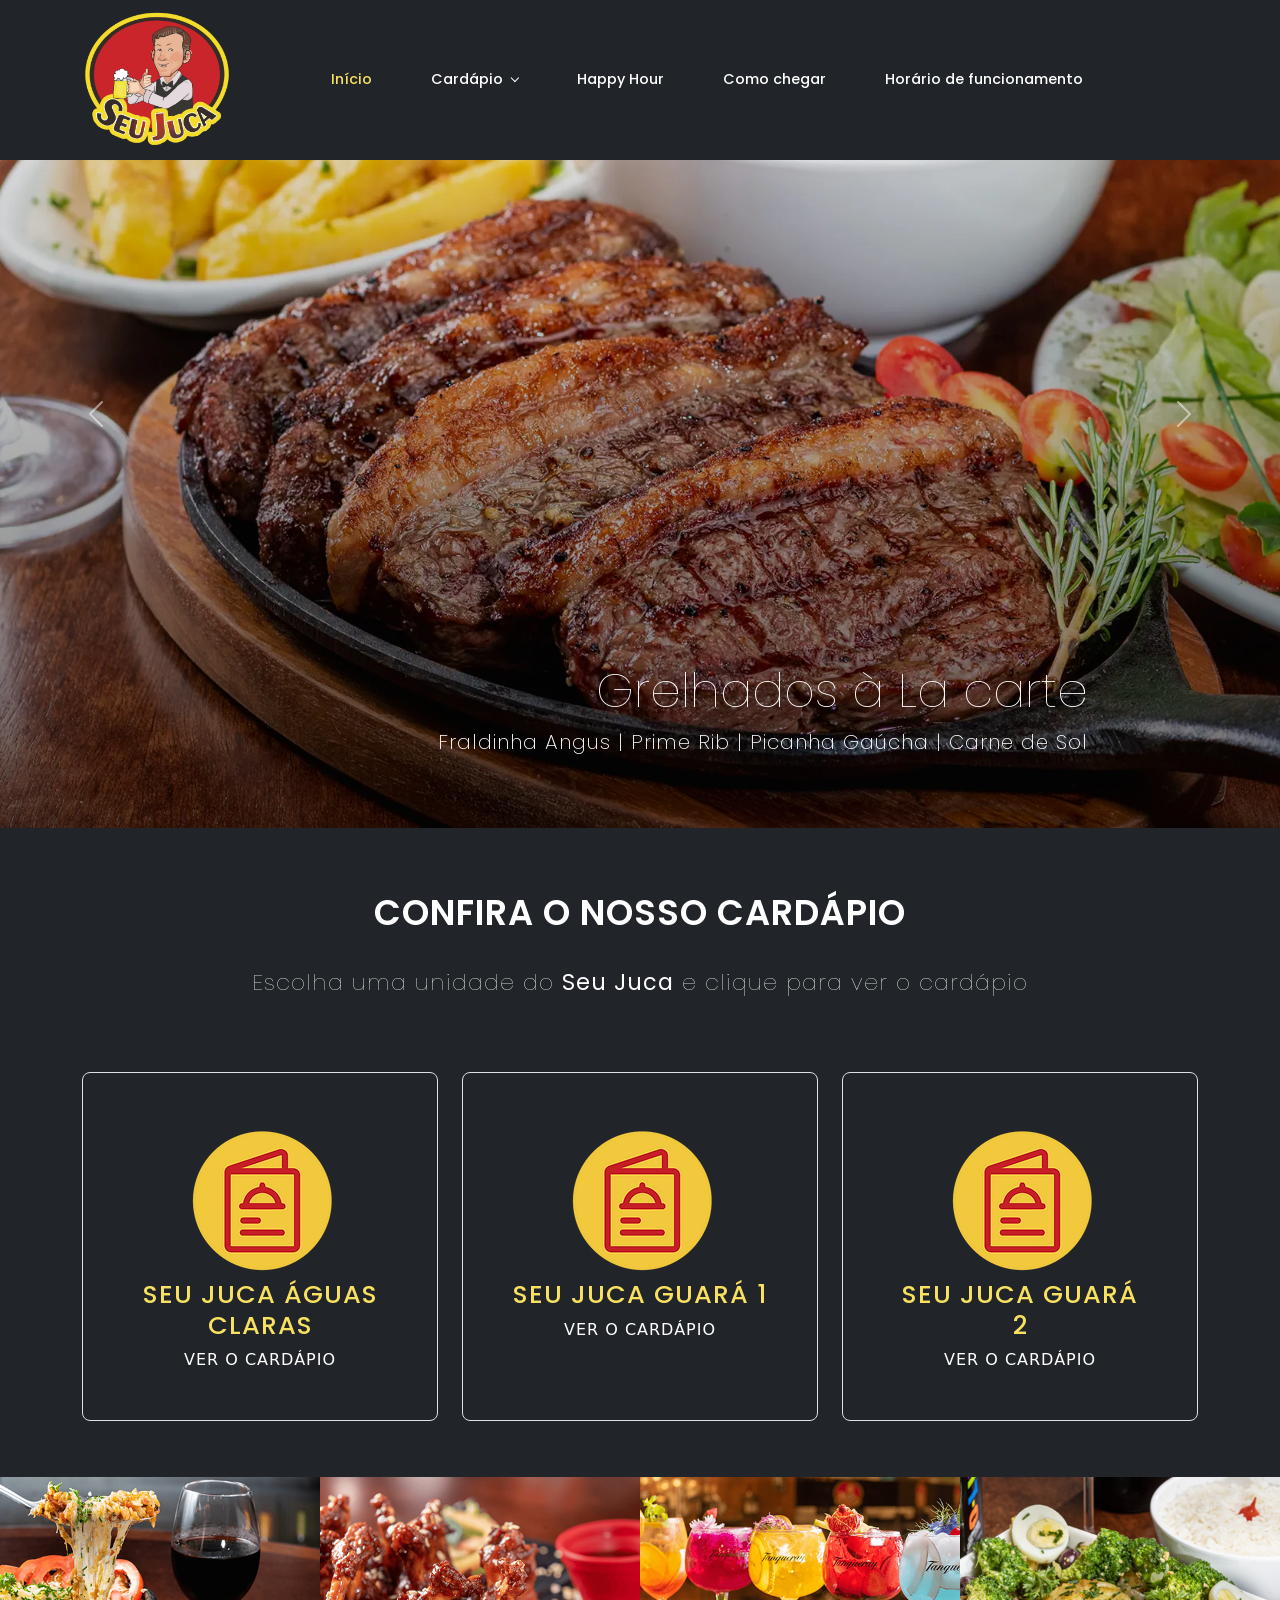
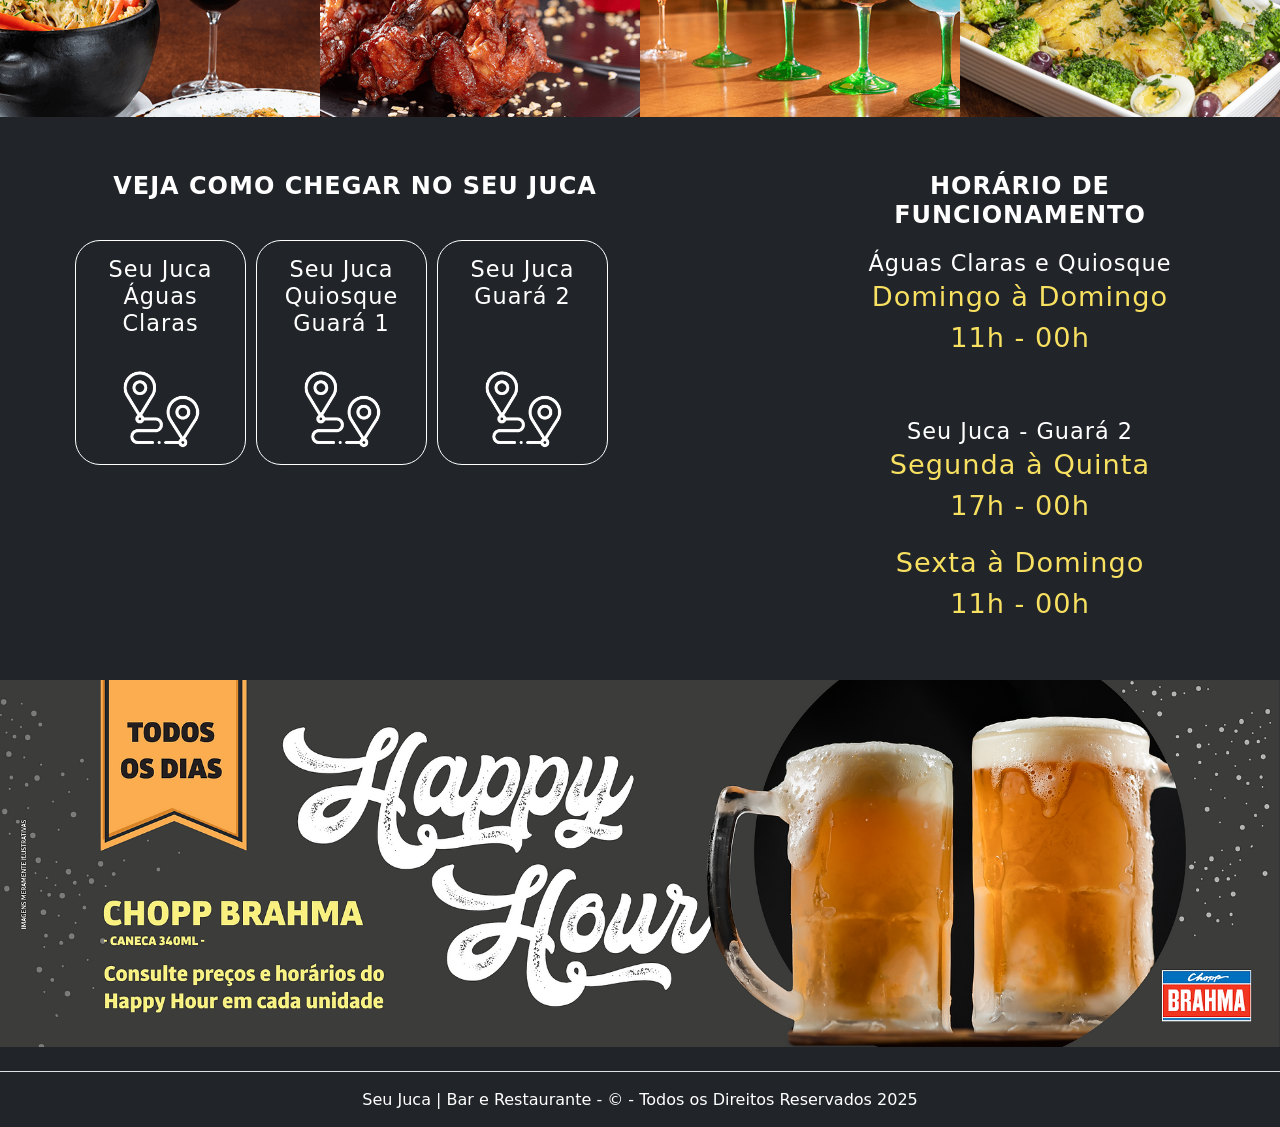
==== index.html @ 5d27506d "include: guara2 correcão: link menu" ====
<!DOCTYPE html>
<html lang="pt-br">
    <head>
        <meta charset="utf-8">
        <meta name="viewport" content="width=device-width, initial-scale=1">
        <link rel="canonical" href="https://www.seujucabsb.com.br/">
        <title>Seu Juca | Bar e Restaurante</title>
        <meta name="description" content="Descubra o prazer gastronômico no Seu Juca, com unidades em Águas Claras e Guará 1. Desfrute de buffet, pratos executivos e à la carte, com brinquedoteca, chopp e drinks exclusivos. No Guará 1, experimente o melhor quiosque da cidade com clima de bar, pratos executivos e petiscos, além do chopp mais gelado.">
        <meta name="keywords" content="Seu Juca, Restaurante Águas Claras, Buffet almoço, Pratos executivos, À la carte, Brinquedoteca familiar, Chopp gelado, Drinks especiais, Quiosque Guará, Petiscos saborosos, Melhor quiosque cidade">
        <meta name="author" content="Bruno Rodrigues">
        <meta name="generator" content="VSides CMS">

        <!-- Boostrap and custom Style-->
        <link rel="stylesheet" href="./assets/css/bootstrap-reboot.min.css">
        <link href="https://cdn.jsdelivr.net/npm/bootstrap@5.3.2/dist/css/bootstrap.min.css" rel="stylesheet" integrity="sha384-T3c6CoIi6uLrA9TneNEoa7RxnatzjcDSCmG1MXxSR1GAsXEV/Dwwykc2MPK8M2HN" crossorigin="anonymous">
        <link rel="stylesheet" href="./assets/css/styles.css">
    </head>
    <body>
        <header class="seujuca-ui seujuca-ui-header seujuca-ui-offcanvas position-fixed w100">
            <div class="main-nav">
                <nav class="navbar navbar-expand-lg nav-bg py-4 py-lg-0">
                    <div class="container">
                        <div class="logo-wrapper">
                            <a href="./index.html">
                                <img src="./assets/img/logo-seujuca.webp" alt="Logo Seu Juca - Bar e Restaurante" class="logo">
                            </a>
                        </div> <!--.logo-wrapper-->
                        <div class="collapse navbar-collapse justify-content-center" id="navbarToggler">
                            <ul class="navbar-nav">
                              <li class="nav-item">
                                <a class="nav-link active" aria-current="page" href="#home-slider">Início</a>
                              </li>
                              <li class="nav-item dropdown">
                                <a class="nav-link dropdown-toggle" href="#" data-bs-toggle="dropdown" aria-expanded="false">
                                Cardápio
                                </a>
                                <ul class="dropdown-menu rounded-3 py-2">
                                    <li><a class="dropdown-item my-1" target="_blank" rel="noopener noreferrer" href="https://www.seujucabsb.com.br/_files/ugd/74a360_52fa72b8e66f4732b2a5f6b6b44cf4ee.pdf">Águas Claras</a></li>
                                    <li><a class="dropdown-item my-1" target="_blank" rel="noopener noreferrer" href="https://www.seujucabsb.com.br/_files/ugd/74a360_667e87410bba43ada073e24044858076.pdf">Guará 1</a></li>
                                    <li><a class="dropdown-item my-1" target="_blank" rel="noopener noreferrer" href="https://www.seujucabsb.com.br/guara2">Guará 2</a></li>
                                </ul>
                              </li>
                              <li class="nav-item">
                                <a class="nav-link" href="#happy-hour">Happy Hour</a>
                              </li>
                              <li class="nav-item">
                                <a class="nav-link" href="#comochegar-horario">Como chegar</a>
                              </li>
                              <li class="nav-item">
                                <a class="nav-link" href="#comochegar-horario">Horário de funcionamento</a>
                              </li>
                            </ul> 
                          </div><!--.navbar-collapse-->
                          <ul class="nav-controls d-flex align-items-center ms-auto">
                              <li class="list-inline-item ms-xl-3 m-0">
                                  <a class="d-block d-lg-none offcanvas-toggle" data-bs-toggle="offcanvas" href="#offcanvas-mobile" role="button" aria-controls="offcanvas-mobile">
                                      <span class="icon-wrapper d-flex align-items-center justify-content-center position-relative rounded-pill overflow-hidden">
                                          <svg xmlns="http://www.w3.org/2000/svg" width="32" height="32" fill="currentColor" class="bi bi-list" viewBox="0 0 16 16">
                                              <path fill-rule="evenodd" d="M2.5 12a.5.5 0 0 1 .5-.5h10a.5.5 0 0 1 0 1H3a.5.5 0 0 1-.5-.5zm0-4a.5.5 0 0 1 .5-.5h10a.5.5 0 0 1 0 1H3a.5.5 0 0 1-.5-.5zm0-4a.5.5 0 0 1 .5-.5h10a.5.5 0 0 1 0 1H3a.5.5 0 0 1-.5-.5z"/>
                                            </svg>
                                      </span>
                                  </a><!--.para-mobile-->
                              </li>
                          </ul>
                        </div><!--.container-->
                      </nav><!--.navbar-->
                  </div><!--.main-nav-->
                  <div class="offcanvas offcanvas-mobile offcanvas-end d-block d-lg-none bg-dark p-3" tabindex="-1" id="offcanvas-mobile" aria-labelledby="offcanvasLabel">
                      <div class="offcanvas-header justify-content-between px-4 py-0 mt-4 mb-5">
                        <div class="logo-wrapper">
                          <img src="./assets/img/logo-seujuca.webp" alt="">
                        </div>
                          <button type="button" class="btn-close btn-close-white rounded-pill shadow-none p-3 pe-0" data-bs-dismiss="offcanvas" aria-label="Close"></button>
                      </div><!--.offcanvas-header-->
                      <div class="offcanvas-body p-0 pb-4">
                          <ul class="offcanvas-listing list-unstyled">
                              <li class="menuItens">
                                  <a class="nav-link btnmenu1 p-3 px-4" href="#home-slider">
                                      Início
                                  </a>
                                </li>
                              <li class="menuItens">
                                  <a class="nav-link d-flex align-items-center justify-content-between collapsed p-3 px-4" href="#cardapio" data-bs-toggle="collapse" aria-expanded="false" aria-controls="cardapio">
                                      Cardápio
                                      <span>
                                          <svg xmlns="http://www.w3.org/2000/svg" width="16" height="16" fill="currentColor" class="bi bi-chevron-down" viewBox="0 0 16 16">
                                              <path fill-rule="evenodd" d="M1.646 4.646a.5.5 0 0 1 .708 0L8 10.293l5.646-5.647a.5.5 0 0 1 .708.708l-6 6a.5.5 0 0 1-.708 0l-6-6a.5.5 0 0 1 0-.708z"/>
                                          </svg>
                                      </span>
                                  </a>
                                  <ul class="collapse list-unstyled" id="cardapio" data-bs-parent="#offcanvas">
                                      <li>
                                          <a class="nav-link ps-5 py-3" target="_blank" rel="noopener noreferrer" href="https://www.seujucabsb.com.br/_files/ugd/74a360_52fa72b8e66f4732b2a5f6b6b44cf4ee.pdf">Águas Claras</a>
                                      </li>
                                      <li>
                                          <a class="nav-link ps-5 py-3" target="_blank" rel="noopener noreferrer" href="https://www.seujucabsb.com.br/_files/ugd/74a360_667e87410bba43ada073e24044858076.pdf">Guará 1 - Quiosque</a>
                                      </li>
                                      <li>
                                        <a class="nav-link ps-5 py-3" target="_blank" rel="noopener noreferrer" href="https://www.seujucabsb.com.br/guara2">Guará 2</a>
                                    </li>
                                  </ul>
                              </li>
                              <li class="menuItens">
                                <a class="nav-link btnmenu2 p-3 px-4" href="#happy-hour">
                                    Happy Hour
                                </a>
                            </li>
                              <li class="menuItens">
                                  <a class="nav-link btnmenu3 p-3 px-4" href="#comochegar-horario">
                                      Como chegar
                                  </a>
                              </li>
                              <li class="menuItens">
                                <a class="nav-link btnmenu4 p-3 px-4" href="#comochegar-horario">
                                    Horário de funcionamento
                                </a>
                            </li>
                          </ul><!--.offcanvas-listing-->
                        </div><!--.offcanvas-mobile-->
                    </header>
                    <!--=============== End Header Section  ===============-->
                    </div>
                </nav>
            </div>
        </header>
    
        <main>

            <div id="home-slider" class="carousel slide" data-bs-ride="carousel">
                <div class="carousel-inner">
                  <div class="carousel-item active">
                    <div class="carousel-mask"></div>
                    <img src="./assets/img/slider-5.webp" alt="Picanha na Chapa do Seu Juca">
                    <div class="container">
                      <div class="carousel-caption text-end">
                        <h3>Grelhados à La carte</h3>
                        <p>Fraldinha Angus | Prime Rib | Picanha Gaúcha | Carne de Sol</p>
                      </div>
                    </div>
                  </div><!--.carousel-item-->
                  <div class="carousel-item">
                    <div class="carousel-mask"></div>
                    <img src="./assets/img/slider-6.webp" alt="Pastel de formiga do Seu Juca">
            
                    <div class="container">
                      <div class="carousel-caption text-end">
                        <h3>Petiscos e entradas</h3>
                        <p>Pastéis | Burrata | Pimenta Recheada | Isca de Tilápia</p>
                      </div>
                    </div>
                  </div><!--.carousel-item-->
                  <div class="carousel-item">
                    <div class="carousel-mask"></div>
                    <img src="./assets/img/slider-3.png" alt="Arroz com camarão do Seu Juca">
                    <div class="container">
                      <div class="carousel-caption text-end">
                        <h3>Peixes e frutos do mar</h3>
                        <p>Camarão | Salmão Paris | Bacalhau Gomes de Sá | Moqueca Capixaba</p>
                      </div>
                    </div>
                  </div>
                </div><!--.carousel-item-->
                <button class="carousel-control-prev" type="button" data-bs-target="#home-slider" data-bs-slide="prev">
                  <span class="carousel-control-prev-icon" aria-hidden="true"></span>
                  <span class="visually-hidden">Anterior</span>
                </button>
                <button class="carousel-control-next" type="button" data-bs-target="#home-slider" data-bs-slide="next">
                  <span class="carousel-control-next-icon" aria-hidden="true"></span>
                  <span class="visually-hidden">Próximo</span>
                </button>
              </div><!--.carousel-home-->
               <!--=============== End Carousel Section  ===============-->


            <div class="cardapio container py-5">
              <div class="row align-items-md-stretch">
                <div id="cardapio" class=" title-cardapio text-center mb-5">
                    <h2>Confira o nosso cardápio</h2>
                    <p>Escolha uma unidade do <b>Seu Juca</b> e clique para ver o cardápio</p>
                </div>
                <div class="col-md-4 my-2">
                  <div class="cardapio-aguas-claras text-center h-100 p-5 border rounded-3">
                    <a href="https://www.seujucabsb.com.br/_files/ugd/74a360_52fa72b8e66f4732b2a5f6b6b44cf4ee.pdf" target="_blank" rel="noopener noreferrer">
                    <img src="./assets/img/cardapio-icone.webp" width="158px" height="158px" alt="" class="cardapio-icon">
                        <h2>Seu Juca Águas Claras</h2>
                    <span>Ver o cardápio</span></a>
                  </div>
                </div>
                <div class="col-md-4 my-2">
                  <div class="cardapio-quiosque text-center h-100 p-5 border rounded-3">
                    <a href="https://www.seujucabsb.com.br/_files/ugd/74a360_667e87410bba43ada073e24044858076.pdf" target="_blank" rel="noopener noreferrer">
                    <img src="./assets/img/cardapio-icone.webp" width="158px" height="158px" alt="" class="cardapio-icon">
                        <h2>Seu Juca Guará 1</h2>
                    <span>Ver o cardápio</span></a>
                  </div>
                </div>
                <div class="col-md-4 my-2">
                  <div class="cardapio-quiosque text-center h-100 p-5 border rounded-3">
                    <a href="https://www.seujucabsb.com.br/guara2" target="_blank" rel="noopener noreferrer">
                    <img src="./assets/img/cardapio-icone.webp" width="158px" height="158px" alt="" class="cardapio-icon">
                        <h2>Seu Juca Guará 2</h2>
                    <span>Ver o cardápio</span></a>
                  </div>
                </div>
              </div>
            </div>
          </main>

          <section class="banners">
            <div class="container-fluid">
                <div class="row">
                    <div class="m-0 p-0 col-sm-6 col-md-3">
                        <img class="img-fluid" src="./assets/img/mini-banner-1.png" alt="">
                    </div>
                    <div class="m-0 p-0 col-sm-6 col-md-3">
                        <img class="img-fluid" src="./assets/img/mini-banner-2.png" alt="">
                    </div>
                    <div class="m-0 p-0 col-sm-6 col-md-3">
                        <img class="img-fluid" src="./assets/img/mini-banner-3.png" alt="">
                    </div>
                    <div class="m-0 p-0 col-sm-6 col-md-3">
                        <img class="img-fluid" src="./assets/img/mini-banner-4.png" alt="">
                    </div>
                </div>
            </div>
          </section>

          <section id="comochegar-horario" class="my-4 py-3 horarios">
            <div class="container">
                <div class="row justify-content-between">
                    <div class="col-md-6 text-center">
                        <h2>Veja como chegar no Seu Juca</h2>
                        <div class="row">
                            <a href="https://maps.app.goo.gl/xSZJzAoJ1dsTNSiY7" target="_blank" rel="noopener noreferrer">
                                <div class="mt-4 aguas-claras col-sm-12 col-md-3">
                                    <h3>Seu Juca<br>Águas Claras</h3>
                                    <img class="mt-4" src="./assets/img/icone-mapa.png" alt="">
                                </div>
                            </a>
                            <a href="https://maps.app.goo.gl/rPAjeUW3p9F2b8M4A" target="_blank" rel="noopener noreferrer">   
                            <div class="mt-4 quiosque col-md-3 "> 
                                <h3>Seu Juca Quiosque<br>Guará 1</h3>
                                <img src="./assets/img/icone-mapa.png" alt="">
                            </div>
                            </a>
                            <a href="https://maps.app.goo.gl/XiZTnrqsTbnzQQN29" target="_blank" rel="noopener noreferrer">   
                              <div class="mt-4 guara2 col-md-3 "> 
                                  <h3>Seu Juca<br>Guará 2</h3>
                                  <img src="./assets/img/icone-mapa.png" alt="">
                              </div>
                              </a>  
                        </div>
                    </div>
                    <div class="col-md-4 text-center">
                        <h2>Horário de funcionamento</h2>
                                <h4>Águas Claras e Quiosque </h4>
                                <p>Domingo à Domingo <br> <span>11h - 00h</span></p>
                                <br>
                                <h4>Seu Juca - Guará 2 </h4>
                                <p>Segunda à Quinta <br> <span>17h - 00h</span></p>
                                <p>Sexta à Domingo <br> <span>11h - 00h</span></p>
                    </div>
                </div>
            </div>
          </section>

          <section id="happy-hour" class="happy-hour">
            <div>
                <img class="d-none d-md-block img-fluid" src="./assets/img/banner-happy-hour.webp" alt="Confira o happyhour do Seu Juca">
                <img class="d-block d-md-none img-fluid" src="./assets/img/banner-happy-hour-mobile.webp" alt="Confira o happyhour do Seu Juca">
            </div>
          </section>

          

          <footer class="pt-3 mt-4 text-center border-top">
            Seu Juca | Bar e Restaurante - &copy; - Todos os Direitos Reservados 2025
          </footer>



  <script>
  const $menu = document.querySelector('.offcanvas-mobile');
  const $menu2 = document.querySelector('.offcanvas-backdrop');

  const $menuItems = document.querySelectorAll('.offcanvas-listing a'); // Todos os links do menu

  function hideOffcanvas(event) {
      // Verifica se o link é para um PDF ou link externo
      const target = event.target.closest('a');
      if (target && (target.href.includes('.pdf') || target.target === '_blank')) {
          return; // Não fecha o menu para links de PDF ou externos
      }
      
      $menu.classList.remove('show');
      $menu2.classList.remove('show');
      document.body.style.overflow = 'auto';
  }

  // Adiciona o ouvinte de eventos a todos os links do menu
  $menuItems.forEach(function (menuItem) {
      menuItem.addEventListener('click', hideOffcanvas);
  });

  // Adiciona o ouvinte de eventos ao botão de fechar
  document.querySelector('.btn-close').addEventListener('click', hideOffcanvas);


  </script> 




        <script src="https://cdn.jsdelivr.net/npm/bootstrap@5.3.2/dist/js/bootstrap.bundle.min.js" integrity="sha384-C6RzsynM9kWDrMNeT87bh95OGNyZPhcTNXj1NW7RuBCsyN/o0jlpcV8Qyq46cDfL" crossorigin="anonymous"></script>

        <script src="https://cdnjs.cloudflare.com/ajax/libs/jquery/3.7.1/jquery.min.js" integrity="sha512-v2CJ7UaYy4JwqLDIrZUI/4hqeoQieOmAZNXBeQyjo21dadnwR+8ZaIJVT8EE2iyI61OV8e6M8PP2/4hpQINQ/g==" crossorigin="anonymous" referrerpolicy="no-referrer"></script>

    </body>
</html>
---- assets/css/styles.css ----
@import url("https://fonts.googleapis.com/css2?family=Poppins:wght@100;200;300;400;500;600;700;800;900&display=swap");


body, html {
    margin: 0;
    padding: 0;
    background-color: var(--bs-dark);
    overflow: auto !important;
}


    
  /* Header offcanvas
  -------------------------------------------------- */
.seujuca-ui {
  --su-primary-color: #f8e061;
  --su-nav-link-color:var(--bs-white);
  --su-header-bg: #333333;
  font-family: "Poppins", sans-serif;
}
.seujuca-ui .seujuca-ui-btn {
  transform: translateY(0px);
  transition: all 0.3s;
  background-color: var(--su-primary-color);
  color: var(--bs-white);
}
.seujuca-ui .seujuca-ui-btn:hover {
  transform: translateY(5px);
}

.seujuca-ui-header {
  z-index: 12;
  width: 100%;
  background-color: var(--bs-dark);
  
}
.seujuca-ui-header ul, .seujuca-ui-header ol, .seujuca-ui-header p, .seujuca-ui-header h1, .seujuca-ui-header h2, .seujuca-ui-header h3, .seujuca-ui-header h4, .seujuca-ui-header h5, .seujuca-ui-header h6, .seujuca-ui-header figure {
  margin: 0;
  padding: 0;
}
.seujuca-ui-header ul.navbar-nav li.nav-item {
  margin: 0 1.25rem;
}
@media (min-width: 1200px) {
  .seujuca-ui-header ul.navbar-nav li.nav-item {
    margin: 0 1.85rem;
  }
}
.seujuca-ui .logo-wrapper img {
    width: 150px;
    height: auto;
    padding: 10px 0;
}
.seujuca-ui-header ul.navbar-nav li.nav-item a.nav-link {
  color: var(--su-nav-link-color);
  padding: 2rem 0;
  font-size: 0.9rem;
  font-weight: 500;
  position: relative;
  transition: all 0.3s;
}
.seujuca-ui-header ul.navbar-nav li.nav-item a.nav-link.active {
  color: var(--su-primary-color);
}
.seujuca-ui-header ul.navbar-nav li.nav-item a.nav-link.active:after {
  border-color: currentColor;
}
.seujuca-ui-header ul.navbar-nav li.nav-item a.nav-link:hover {
  color: var(--su-primary-color);
}
.seujuca-ui-header ul.navbar-nav li.nav-item a.nav-link:hover:after {
  border-color: currentColor;
}
.seujuca-ui-header ul.navbar-nav li.nav-item:last-of-type a.nav-link {
  margin-right: 0;
  padding-right: 0;
}
.seujuca-ui-header ul.navbar-nav li.nav-item:first-of-type a.nav-link {
  margin-left: 0;
  padding-left: 0;
}
.seujuca-ui-header ul.navbar-nav .dropdown-menu {
  border-radius: 0;
  box-shadow: 0 0px 10px rgba(37, 37, 37, 0.12);
  margin: 0;
  background: var(--bs-dark);
  transition: all 0.3s;
  top: 115% !important;
  z-index: 9;
}
.seujuca-ui-header ul.navbar-nav .dropdown-menu a.dropdown-item {
  padding: 0.35rem 1rem;
  transition: all 0.3s;
  font-size: 0.9rem;
  color: var(--su-nav-link-color);
  font-weight: 500;
}
.seujuca-ui-header ul.navbar-nav .dropdown-menu a.dropdown-item:after {
  border-color: var(--su-nav-link-color);
}
.seujuca-ui-header ul.navbar-nav .dropdown-menu a.dropdown-item:hover {
  padding-left: 1.5rem;
  color: var(--bs-dark);
  background-color: var(--su-primary-color);
}
.seujuca-ui-header ul.navbar-nav .dropdown-menu a.dropdown-item:hover:after {
  border-color: var(--su-primary-color);
}
.seujuca-ui-header ul.navbar-nav .dropdown-menu a.dropdown-item.active {
  color: var(--su-primary-color);
}
.seujuca-ui-header ul.navbar-nav .dropdown-toggle:after {
  border-color: currentColor;
  box-sizing: border-box;
  height: 0.4em;
  width: 0.4em;
  border-style: solid;
  border-width: 0px 1px 1px 0px;
  transform: rotate(45deg);
  transition: all 0.3s;
  margin-left: 0.355em;
}
.seujuca-ui-header ul.nav-controls li {
  color: var(--su-nav-link-color);
  transition: all 0.3s;
}
.seujuca-ui-header ul.nav-controls li:hover {
  color: var(--su-primary-color);
}
.seujuca-ui-header .offcanvas-toggle .icon-wrapper {
  z-index: 0;
  color: var(--bs-white);
  transition: all 0.3s;
}
.seujuca-ui-header .offcanvas-toggle:hover .icon-wrapper {
  color: var(--su-primary-color);
}
.seujuca-ui-header .offcanvas-toggle:hover .icon-wrapper:before {
  opacity: 1;
}
@media screen and (min-width: 992px) {
  .seujuca-ui-header .dropdown .dropdown-menu {
    opacity: 0;
    visibility: hidden;
    display: block;
    min-width: 12em;
  }
  .seujuca-ui-header .dropdown:hover .dropdown-menu {
    opacity: 1;
    visibility: visible;
    top: 100% !important;
  }
}

.seujuca-ui-offcanvas {
  --su-width: 100%;
  --bs-border-color: #3b3838;
}
.seujuca-ui-offcanvas .btn-close {
  transition: all ease 0.4s;
}
.seujuca-ui-offcanvas .btn-close:hover {
  transform: rotate(90deg);
}
.seujuca-ui-offcanvas .offcanvas {
  transition: all 1200ms cubic-bezier(0.645, 0.045, 0.095, 1.08);
  overflow-y: auto;
}
.seujuca-ui-offcanvas .offcanvas.offcanvas-desktop {
  width: var(--su-width);
}
@media (min-width: 768px) {
  .seujuca-ui-offcanvas .offcanvas.offcanvas-desktop {
    --su-width: 445px;
  }
}
.seujuca-ui-offcanvas .offcanvas.offcanvas-desktop .offcanvas-header .btn-close {
  transform: rotate(0);
  transition: all 300ms linear 0ms;
}
.seujuca-ui-offcanvas .offcanvas.offcanvas-desktop .offcanvas-header .btn-close:hover {
  transform: rotate(90deg);
}
.seujuca-ui-offcanvas .offcanvas.offcanvas-desktop .offcanvas-body .btn {
  color: var(--bs-white);
  padding: 0.8rem 1.8rem;
  background-color: var(--su-primary-color);
}
.seujuca-ui-offcanvas .offcanvas.offcanvas-desktop .offcanvas-body .btn:hover {
  color: var(--su-primary-color);
  background-color: var(--bs-white);
}
.seujuca-ui-offcanvas .offcanvas.offcanvas-desktop .offcanvas-body ul.contact-list li a {
  color: var(--bs-white);
  transition: all 300ms linear 0ms;
}
.seujuca-ui-offcanvas .offcanvas.offcanvas-desktop .offcanvas-body ul.contact-list li a .contact-icon {
  color: var(--su-primary-color);
}
.seujuca-ui-offcanvas .offcanvas.offcanvas-desktop .offcanvas-body ul.contact-list li a:hover {
  color: var(--su-primary-color);
}
.seujuca-ui-offcanvas .offcanvas.offcanvas-mobile {
  color: var(--bs-white);
  border: none;
}
.seujuca-ui-offcanvas .offcanvas.offcanvas-mobile ul.offcanvas-listing li a {
  color: var(--bs-white);
  transition: color 0.3s ease;
}
.seujuca-ui-offcanvas .offcanvas.offcanvas-mobile ul.offcanvas-listing li a:hover {
  color: var(--su-primary-color);
}
.seujuca-ui-offcanvas .offcanvas.offcanvas-mobile ul.offcanvas-listing li a span {
  transform: rotate(180deg);
  transition: transform 0.3s ease;
}
.seujuca-ui-offcanvas .offcanvas.offcanvas-mobile ul.offcanvas-listing li a.collapsed span {
  transform: rotate(0deg);
}
.seujuca-ui-offcanvas .offcanvas.offcanvas-mobile ul.offcanvas-listing .collapse li:last-child {
  --bs-border-color: transparent;
}
.seujuca-ui-offcanvas ul.social-listing li a {
  color: var(--bs-white);
  transition: 300ms ease-in;
}
.seujuca-ui-offcanvas ul.social-listing li a:hover {
  color: var(--su-primary-color);
}
.offcanvas-backdrop {
  display: none! important;
  width: 0px !important;
  height: 0px !important;
  z-index: -10;
}



.seujuca-ui-hero {
  padding-top: 6rem;
  padding-bottom: 3rem;
  z-index: 0;
}
.seujuca-ui-hero .hero-content p {
  line-height: 1.7;
}
.seujuca-ui-hero .hero-content .hero-heading {
  color: #fff;
}
.seujuca-ui-hero .hero-content .hero-feature h4 {
  color: #fff;
}
.seujuca-ui-hero .hero-content .primary-btn {
  background-color: var(--su-primary-color);
  color: #fff;
}
.seujuca-ui-hero .hero-content .cat-list li {
  color: #fff;
}
.seujuca-ui-hero .hero-content .cat-list li a {
  color: currentColor;
  opacity: 0.6;
  transition: all 0.3s;
  font-weight: 300;
}
.seujuca-ui-hero .hero-content .cat-list li a:hover {
  opacity: 1;
}
.seujuca-ui-hero .hero-content .cat-list li:after {
  content: "/";
  margin-left: 0.5rem;
  color: currentColor;
  opacity: 0.6;
  font-size: 14px;
}
.seujuca-ui-hero .hero-content .cat-list li:last-of-type::after {
  display: none;
}
.seujuca-ui-hero .hero-content .btn {
  transform: translateY(0px);
  transition: all 0.3s;
  color: #fff;
  letter-spacing: 0.2em;
  position: relative;
}
.seujuca-ui-hero .hero-content .btn:before {
  content: "";
  width: 32px;
  height: 32px;
  background-color: #fff;
  position: absolute;
  top: 1px;
  left: 0;
  border-radius: 5rem;
  opacity: 0.3;
  transition: all 0.5s;
}
.seujuca-ui-hero .hero-content .btn:hover:before {
  left: calc(100% - 2rem);
}
.seujuca-ui-hero .circle-one {
  top: 2rem;
  left: 1rem;
  width: 80px;
  height: 80px;
  border-radius: 100%;
  background-color: #fff;
  opacity: 0.4;
  z-index: -1;
  pointer-events: none;
  animation: scale-animation 6s ease-in-out infinite;
}
.seujuca-ui-hero .circle-two {
  bottom: 10px;
  right: -2%;
  width: 200px;
  height: 200px;
  border-radius: 100%;
  background-color: var(--su-primary-color);
  opacity: 0.7;
  z-index: -1;
  pointer-events: none;
  animation: move-animation 30s ease-in-out infinite;
}
@keyframes move-animation {
  0% {
    transform: translateY(0px);
  }
  25% {
    transform: translateY(-200px);
  }
  75% {
    transform: translateX(-200px);
  }
  100% {
    transform: translateX(0px);
  }
}
@keyframes scale-animation {
  0% {
    transform: translateX(0);
  }
  50% {
    transform: translateX(3rem);
  }
  100% {
    transform: translateX(0);
  }
}
  
  /* Carousel - Home Slider
  -------------------------------------------------- */
  
  .carousel {
    margin-bottom: 1rem;
  }
  .carousel-caption {
    bottom: 2rem;
    z-index: 10;
    font-family: "Poppins", sans-serif;
  }

  .carousel-caption h3 {

    font-weight: 100;
    font-size: 3rem;
  }

  .carousel-caption p {
    font-weight: 200;
    letter-spacing: 1px;
  }


  .carousel-item {
    height: 92vh;
  }
  .carousel-item > img {
    position: absolute;
    top: 0;
    left: 0;
    min-width: 100%;
    height: 92vh;
  }
    .carousel-mask {
        background: linear-gradient(0deg, rgba(2,0,36,1) 0%, rgba(0,0,0,0) 100%);
        mix-blend-mode: luminosity;
        width: 100%;
        height: 92vh;
        position: absolute;
        z-index: 1;
        opacity: 0.6;
    }


    
  /* Carousel - Cardápio
  -------------------------------------------------- */
    .title-cardapio h2 {
        color: var(--bs-white);
        font-family: "Poppins", sans-serif;
        font-size: 2.2rem;
        font-weight: 600;
        letter-spacing: 1px;
        text-transform: uppercase;
    }
    
    .title-cardapio p {
        color: var(--bs-white);
        font-family: "Poppins", sans-serif;
        font-size: 1.4rem;
        font-weight: 100;
        letter-spacing: 1px;
        margin-top: 2rem;
    }

    .cardapio-aguas-claras:hover {
        background-color: #333;
        border: solid 1px #f8e061 !important;
    }

    .cardapio-quiosque:hover {
        background-color: #333;
        border: solid 1px #cb242b !important;
    }

    .cardapio-aguas-claras h2, .cardapio-quiosque h2{
        color: #f8e061;
        font-family: "Poppins", sans-serif;
        font-size: 1.6rem;
    }

    .cardapio-aguas-claras a, .cardapio-quiosque a {
        text-decoration: none;
        color: var(--bs-white);
        font-weight: 100;
        letter-spacing: 1px;
        text-transform: uppercase;

    }




  /* Carousel - Como Chegar / Horários
  -------------------------------------------------- */
  .horarios {
    color: var(--bs-white);
    }

    .horarios h2 {
        font-size: 1.5rem;
        font-weight: 600;
        letter-spacing: 1px;
        text-transform: uppercase;
        margin: 15px 0;
    }
    .horarios img {width: 80px; height: auto;}
    .horarios h3 {
        font-size: 1.4rem;
        font-weight: 300;
        letter-spacing: 1px;
        color: var(--bs-white);
    }

    .aguas-claras, .quiosque, .guara2 {
        border: solid 1px white;
        border-radius: 25px;
        padding: 15px;
        margin: 0 5px;
        width: 30%;
        display: flex;
        flex-direction: column;
        justify-content: space-between;
        align-items: center;
    }

    .aguas-claras:hover {
        border: solid 1px #f8e061;
        background-color: #333333;
    }

    .quiosque:hover {
        border: solid 1px #cb242b;
        background-color: #333333;
    }

    .guara2:hover {
      border: solid 1px #087506;
      background-color: #333333;
  }

    .aguas-claras h3:hover  {
        color: #f8e061;
    }
    .quiosque h3:hover {
        color: #cb242b;
    }
    .guara2 h3:hover {
      color: #087506;
  }
    
    .horarios h4 {
        font-size: 1.4rem;
        font-weight: 300;
        letter-spacing: 1px;
        color: var(--bs-white);
        margin: 20px 0 0 0;
    }

    .horarios p {
        font-size:1.7rem;
        font-weight: 500;
        letter-spacing: 1px;
        color: #f8e061;
    }

    .horarios a {
        text-decoration: none;
        padding: 0px;
        display: contents;
    }

    footer {
        color: white;
        padding-bottom: 15px;
    }



  /*  Responsive Carousel - Home Slider
  -------------------------------------------------- */
  
  @media (min-width: 40em) {
    /* Bump up size of carousel content */
    .carousel-caption p {
      margin-bottom: 1.25rem;
      font-size: 1.25rem;
      line-height: 1.4;
    }
  
    .featurette-heading {
      font-size: 50px;
    }
  }
  
  @media (min-width: 62em) {
    .featurette-heading {
      margin-top: 7rem;
    }
  }

  @media screen and (max-width:767px) {

    .aguas-claras, .quiosque {
        margin: 0 auto 50px;
    }

  }
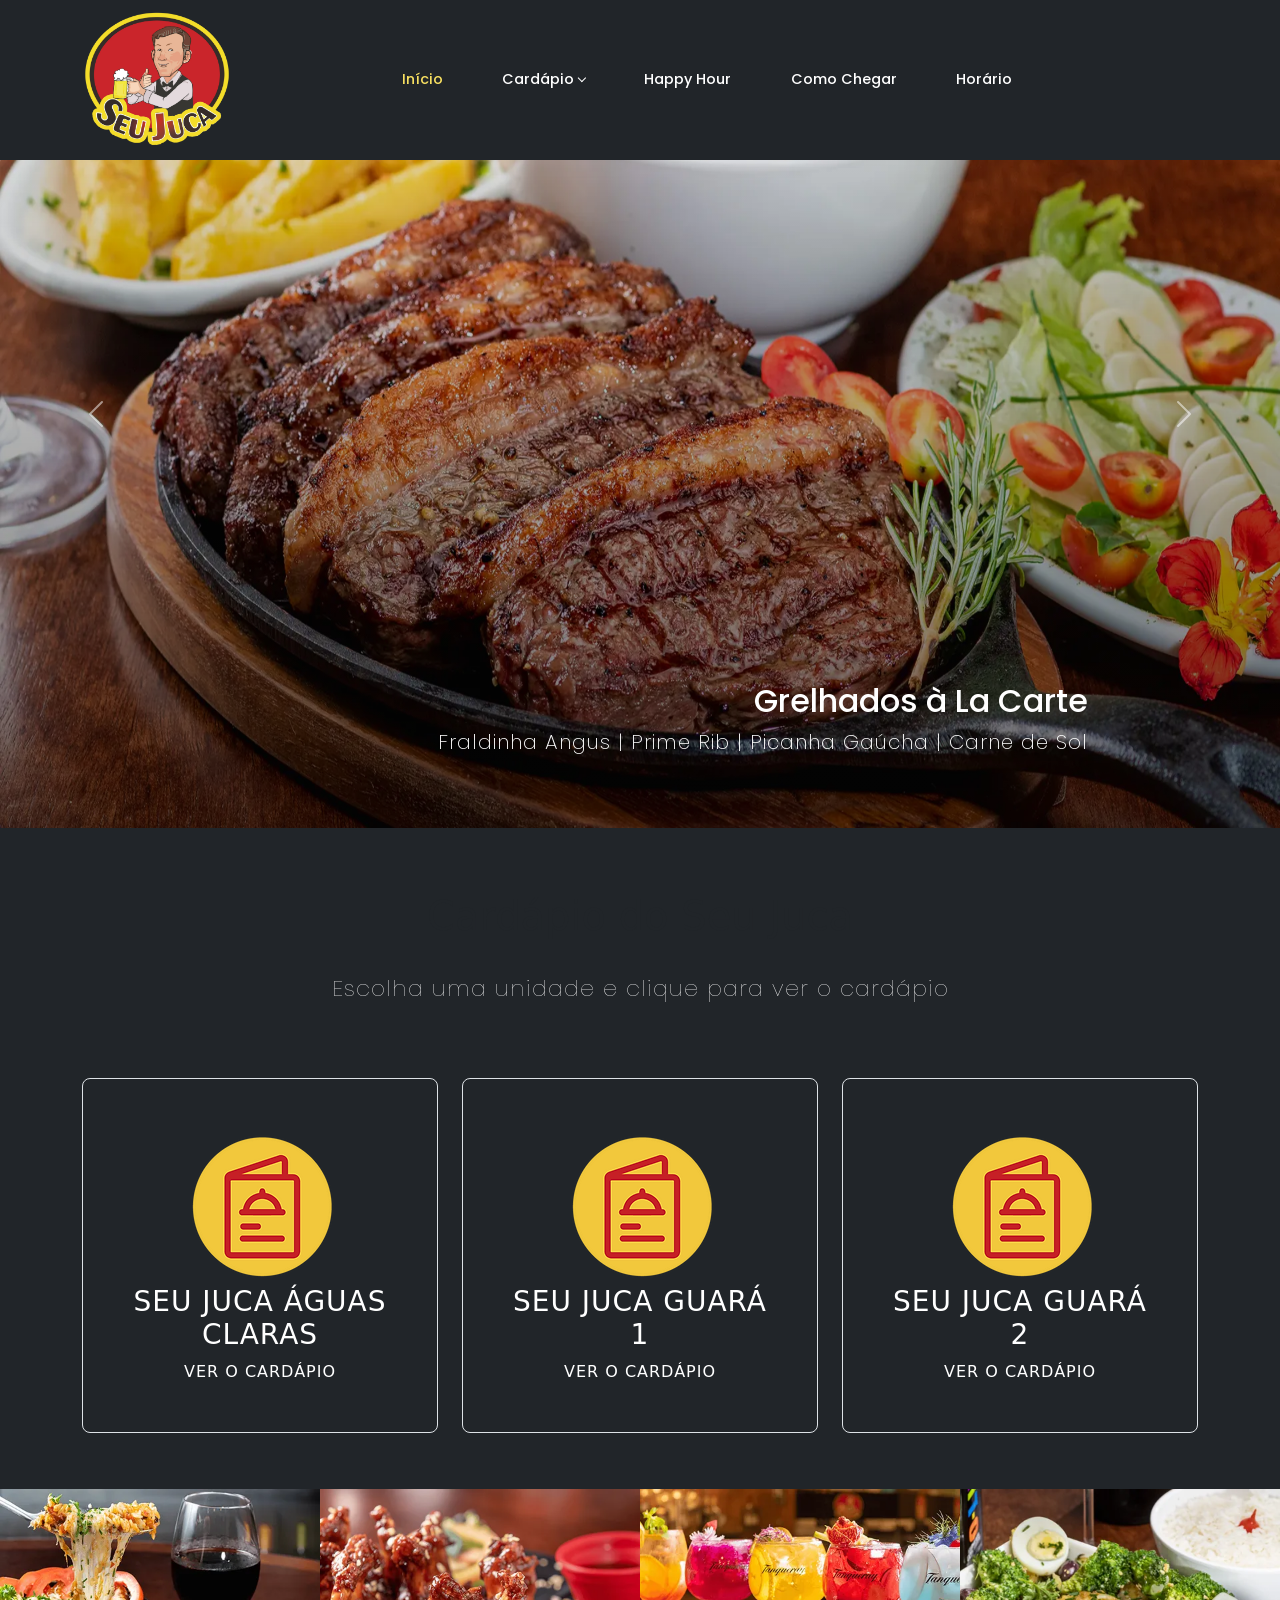
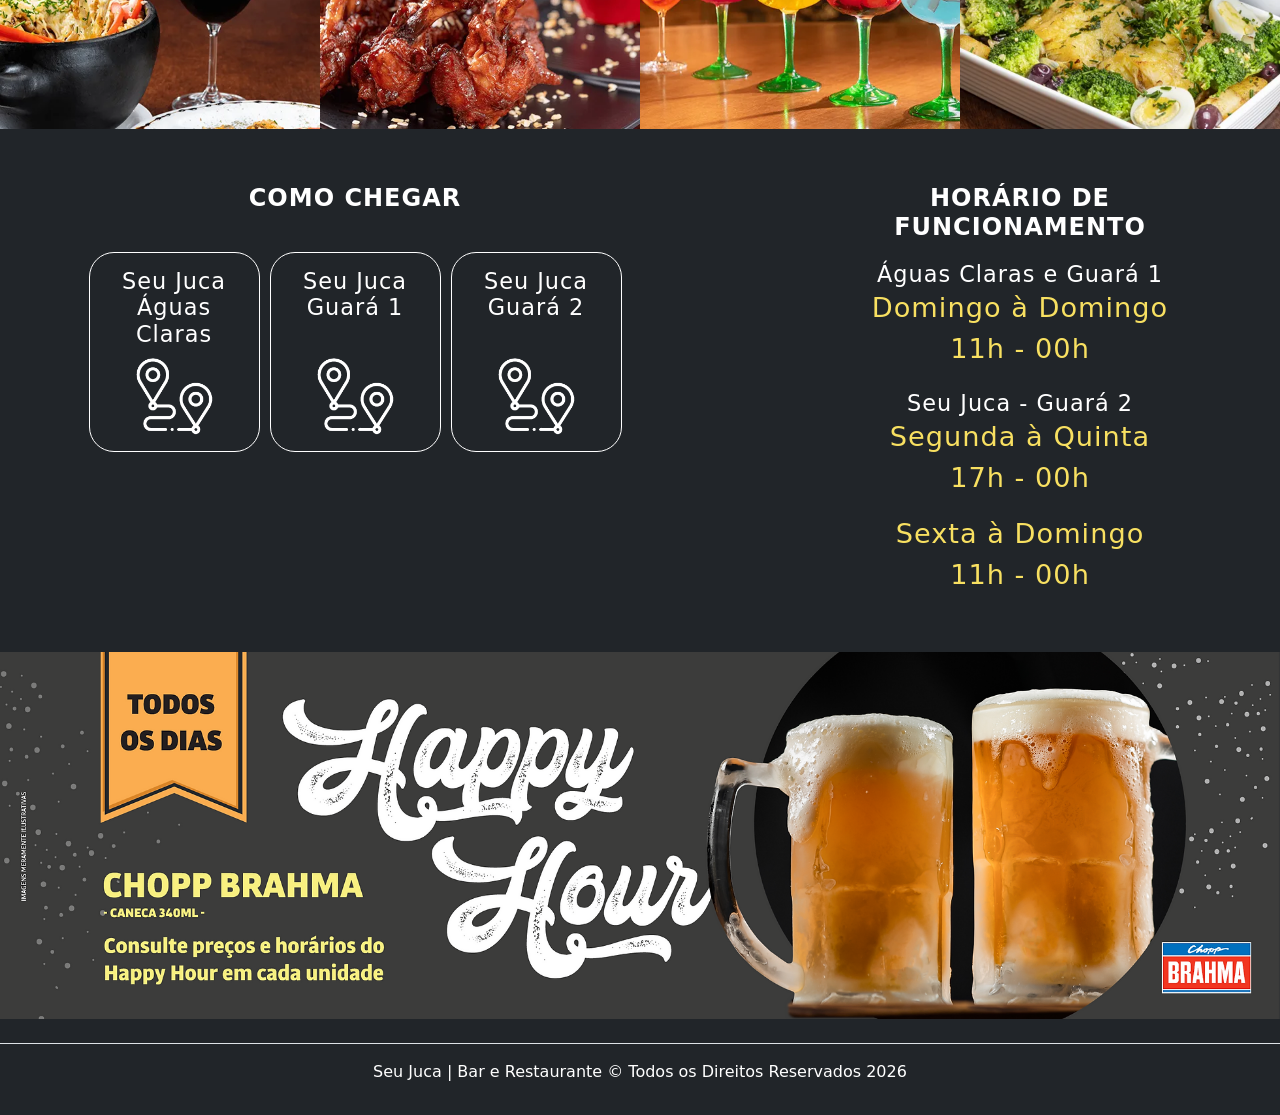
==== commit 2851f466: "feat: adequacao do site para boas praticas de SEO, performance e indexação" ====
--- a/index.html
+++ b/index.html
@@ -3,317 +3,338 @@
     <head>
         <meta charset="utf-8">
         <meta name="viewport" content="width=device-width, initial-scale=1">
+        <meta name="theme-color" content="#333333">
+        <meta name="robots" content="index, follow">
         <link rel="canonical" href="https://www.seujucabsb.com.br/">
-        <title>Seu Juca | Bar e Restaurante</title>
-        <meta name="description" content="Descubra o prazer gastronômico no Seu Juca, com unidades em Águas Claras e Guará 1. Desfrute de buffet, pratos executivos e à la carte, com brinquedoteca, chopp e drinks exclusivos. No Guará 1, experimente o melhor quiosque da cidade com clima de bar, pratos executivos e petiscos, além do chopp mais gelado.">
-        <meta name="keywords" content="Seu Juca, Restaurante Águas Claras, Buffet almoço, Pratos executivos, À la carte, Brinquedoteca familiar, Chopp gelado, Drinks especiais, Quiosque Guará, Petiscos saborosos, Melhor quiosque cidade">
-        <meta name="author" content="Bruno Rodrigues">
-        <meta name="generator" content="VSides CMS">
-
-        <!-- Boostrap and custom Style-->
+
+        <title>Seu Juca | Bar e Restaurante - Águas Claras e Guará</title>
+        <meta name="description" content="Descubra o prazer gastronômico no Seu Juca, com unidades em Águas Claras, Guará 1 e Guará 2. Desfrute de buffet, pratos executivos e à la carte, com brinquedoteca, chopp e drinks exclusivos.">
+        <meta name="keywords" content="Seu Juca, Restaurante Águas Claras, Buffet almoço, Pratos executivos, Pratos À la carte, Feijoada completa, Brinquedoteca familiar, Chopp gelado, Drinks especiais, Quiosque Guará, Seu Juca Guará 2, Petiscos saborosos, Melhor quiosque cidade, bar em águas claras, restaurante no guará">
+
+        <!-- OpenGraph -->
+        <meta property="og:type" content="restaurant.restaurant">
+        <meta property="og:url" content="https://www.seujucabsb.com.br/">
+        <meta property="og:title" content="Seu Juca | Bar e Restaurante - Águas Claras e Guará">
+        <meta property="og:description" content="Descubra o prazer gastronômico no Seu Juca. Buffet, pratos executivos, à la carte, chopp e drinks exclusivos em Águas Claras e Guará.">
+        <meta property="og:image" content="https://www.seujucabsb.com.br/assets/img/og-image-social.jpg">
+        <meta property="og:image:width" content="1200">
+        <meta property="og:image:height" content="630">
+        <meta property="og:site_name" content="Seu Juca">
+        <meta property="og:locale" content="pt_BR">
+
+        <!-- Twitter Card -->
+        <meta name="twitter:card" content="summary_large_image">
+        <meta name="twitter:title" content="Seu Juca | Bar e Restaurante">
+        <meta name="twitter:description" content="Descubra o prazer gastronômico no Seu Juca. Buffet, pratos executivos, à la carte, chopp e drinks exclusivos.">
+        <meta name="twitter:image" content="https://www.seujucabsb.com.br/assets/img/og-image-social.jpg">
+
+        <!-- Structured Data - Restaurant -->
+        <script type="application/ld+json">
+        {
+            "@context": "https://schema.org",
+            "@type": "Restaurant",
+            "name": "Seu Juca",
+            "description": "Bar e Restaurante com buffet, pratos executivos e à la carte",
+            "image": "https://www.seujucabsb.com.br/assets/img/logo-seujuca.png",
+            "priceRange": "$$",
+            "servesCuisine": ["Brasileira"],
+            "areaServed": {
+                "@type": "Place",
+                "name": "Águas Claras, Guará - Brasília"
+            },
+            "hasMenu": "https://www.seujucabsb.com.br/_files/ugd/74a360_52fa72b8e66f4732b2a5f6b6b44cf4ee.pdf",
+            "acceptsReservations": "True",
+            "hasOfferCatalog": {
+                "@type": "OfferCatalog",
+                "name": "Cardápio",
+                "itemListElement": [
+                    {"@type": "Offer", "itemOffered": {"@type": "MenuItem", "name": "Águas Claras"}, "name": "https://www.seujucabsb.com.br/_files/ugd/74a360_52fa72b8e66f4732b2a5f6b6b44cf4ee.pdf"},
+                    {"@type": "Offer", "itemOffered": {"@type": "MenuItem", "name": "Guará 1 - Quiosque"}, "name": "https://www.seujucabsb.com.br/_files/ugd/74a360_667e87410bba43ada073e24044858076.pdf"},
+                    {"@type": "Offer", "itemOffered": {"@type": "MenuItem", "name": "Guará 2"}, "name": "https://www.seujucabsb.com.br/guara2/cardapio-seu-juca-guara2.pdf"}
+                ]
+            },
+            "address": {
+                "@type": "PostalAddress",
+                "addressLocality": "Brasília",
+                "addressRegion": "DF",
+                "addressCountry": "BR"
+            },
+            "openingHoursSpecification": [
+                {
+                    "@type": "OpeningHoursSpecification",
+                    "dayOfWeek": ["Monday", "Tuesday", "Wednesday", "Thursday", "Friday", "Saturday", "Sunday"],
+                    "opens": "11:00",
+                    "closes": "00:00"
+                }
+            ],
+            "telephone": "+556139481515"
+        }
+        </script>
+
+        <!-- Google Tag Manager -->
+        <script>(function(w,d,s,l,i){w[l]=w[l]||[];w[l].push({'gtm.start':new Date().getTime(),event:'gtm.js'});var f=d.getElementsByTagName(s)[0],j=d.createElement(s),dl=l!='dataLayer'?'&l='+l:'';j.async=true;j.src='https://www.googletagmanager.com/gtm.js?id='+i+dl;f.parentNode.insertBefore(j,f);})(window,document,'script','dataLayer','GTM-KQTRQMWG');</script>
+
+        <!-- Preload críticos -->
+        <link rel="preconnect" href="https://fonts.googleapis.com">
+        <link rel="preconnect" href="https://fonts.gstatic.com" crossorigin>
+        <link rel="preload" href="./assets/css/bootstrap-reboot.min.css" as="style">
+
+        <!-- Bootstrap CSS -->
         <link rel="stylesheet" href="./assets/css/bootstrap-reboot.min.css">
         <link href="https://cdn.jsdelivr.net/npm/bootstrap@5.3.2/dist/css/bootstrap.min.css" rel="stylesheet" integrity="sha384-T3c6CoIi6uLrA9TneNEoa7RxnatzjcDSCmG1MXxSR1GAsXEV/Dwwykc2MPK8M2HN" crossorigin="anonymous">
         <link rel="stylesheet" href="./assets/css/styles.css">
     </head>
     <body>
+        <!-- Google Tag Manager (noscript) -->
+        <noscript><iframe src="https://www.googletagmanager.com/ns.html?id=GTM-KQTRQMWG" height="0" width="0" style="display:none;visibility:hidden"></iframe></noscript>
+
+        <!-- Google Analytics -->
+        <script async src="https://www.googletagmanager.com/gtag/js?id=G-2ELT07RJG8"></script>
+        <script>
+            window.dataLayer = window.dataLayer || [];
+            function gtag(){dataLayer.push(arguments);}
+            gtag('js', new Date());
+            gtag('config', 'G-2ELT07RJG8');
+        </script>
+
         <header class="seujuca-ui seujuca-ui-header seujuca-ui-offcanvas position-fixed w100">
             <div class="main-nav">
                 <nav class="navbar navbar-expand-lg nav-bg py-4 py-lg-0">
                     <div class="container">
                         <div class="logo-wrapper">
-                            <a href="./index.html">
-                                <img src="./assets/img/logo-seujuca.webp" alt="Logo Seu Juca - Bar e Restaurante" class="logo">
-                            </a>
-                        </div> <!--.logo-wrapper-->
+                            <a href="./index2.html">
+                                <img src="./assets/img/logo-seujuca.webp" alt="Logo Seu Juca - Bar e Restaurante" class="logo" width="150" height="auto">
+                            </a>
+                        </div>
+                        <button class="navbar-toggler" type="button" data-bs-toggle="offcanvas" data-bs-target="#offcanvas-mobile" aria-controls="offcanvas-mobile">
+                            <span class="navbar-toggler-icon"></span>
+                        </button>
                         <div class="collapse navbar-collapse justify-content-center" id="navbarToggler">
                             <ul class="navbar-nav">
-                              <li class="nav-item">
-                                <a class="nav-link active" aria-current="page" href="#home-slider">Início</a>
-                              </li>
-                              <li class="nav-item dropdown">
-                                <a class="nav-link dropdown-toggle" href="#" data-bs-toggle="dropdown" aria-expanded="false">
-                                Cardápio
-                                </a>
-                                <ul class="dropdown-menu rounded-3 py-2">
-                                    <li><a class="dropdown-item my-1" target="_blank" rel="noopener noreferrer" href="https://www.seujucabsb.com.br/_files/ugd/74a360_52fa72b8e66f4732b2a5f6b6b44cf4ee.pdf">Águas Claras</a></li>
-                                    <li><a class="dropdown-item my-1" target="_blank" rel="noopener noreferrer" href="https://www.seujucabsb.com.br/_files/ugd/74a360_667e87410bba43ada073e24044858076.pdf">Guará 1</a></li>
-                                    <li><a class="dropdown-item my-1" target="_blank" rel="noopener noreferrer" href="https://www.seujucabsb.com.br/guara2">Guará 2</a></li>
-                                </ul>
-                              </li>
-                              <li class="nav-item">
-                                <a class="nav-link" href="#happy-hour">Happy Hour</a>
-                              </li>
-                              <li class="nav-item">
-                                <a class="nav-link" href="#comochegar-horario">Como chegar</a>
-                              </li>
-                              <li class="nav-item">
-                                <a class="nav-link" href="#comochegar-horario">Horário de funcionamento</a>
-                              </li>
-                            </ul> 
-                          </div><!--.navbar-collapse-->
-                          <ul class="nav-controls d-flex align-items-center ms-auto">
-                              <li class="list-inline-item ms-xl-3 m-0">
-                                  <a class="d-block d-lg-none offcanvas-toggle" data-bs-toggle="offcanvas" href="#offcanvas-mobile" role="button" aria-controls="offcanvas-mobile">
-                                      <span class="icon-wrapper d-flex align-items-center justify-content-center position-relative rounded-pill overflow-hidden">
-                                          <svg xmlns="http://www.w3.org/2000/svg" width="32" height="32" fill="currentColor" class="bi bi-list" viewBox="0 0 16 16">
-                                              <path fill-rule="evenodd" d="M2.5 12a.5.5 0 0 1 .5-.5h10a.5.5 0 0 1 0 1H3a.5.5 0 0 1-.5-.5zm0-4a.5.5 0 0 1 .5-.5h10a.5.5 0 0 1 0 1H3a.5.5 0 0 1-.5-.5zm0-4a.5.5 0 0 1 .5-.5h10a.5.5 0 0 1 0 1H3a.5.5 0 0 1-.5-.5z"/>
-                                            </svg>
-                                      </span>
-                                  </a><!--.para-mobile-->
-                              </li>
-                          </ul>
-                        </div><!--.container-->
-                      </nav><!--.navbar-->
-                  </div><!--.main-nav-->
-                  <div class="offcanvas offcanvas-mobile offcanvas-end d-block d-lg-none bg-dark p-3" tabindex="-1" id="offcanvas-mobile" aria-labelledby="offcanvasLabel">
-                      <div class="offcanvas-header justify-content-between px-4 py-0 mt-4 mb-5">
-                        <div class="logo-wrapper">
-                          <img src="./assets/img/logo-seujuca.webp" alt="">
-                        </div>
-                          <button type="button" class="btn-close btn-close-white rounded-pill shadow-none p-3 pe-0" data-bs-dismiss="offcanvas" aria-label="Close"></button>
-                      </div><!--.offcanvas-header-->
-                      <div class="offcanvas-body p-0 pb-4">
-                          <ul class="offcanvas-listing list-unstyled">
-                              <li class="menuItens">
-                                  <a class="nav-link btnmenu1 p-3 px-4" href="#home-slider">
-                                      Início
-                                  </a>
-                                </li>
-                              <li class="menuItens">
-                                  <a class="nav-link d-flex align-items-center justify-content-between collapsed p-3 px-4" href="#cardapio" data-bs-toggle="collapse" aria-expanded="false" aria-controls="cardapio">
-                                      Cardápio
-                                      <span>
-                                          <svg xmlns="http://www.w3.org/2000/svg" width="16" height="16" fill="currentColor" class="bi bi-chevron-down" viewBox="0 0 16 16">
-                                              <path fill-rule="evenodd" d="M1.646 4.646a.5.5 0 0 1 .708 0L8 10.293l5.646-5.647a.5.5 0 0 1 .708.708l-6 6a.5.5 0 0 1-.708 0l-6-6a.5.5 0 0 1 0-.708z"/>
-                                          </svg>
-                                      </span>
-                                  </a>
-                                  <ul class="collapse list-unstyled" id="cardapio" data-bs-parent="#offcanvas">
-                                      <li>
-                                          <a class="nav-link ps-5 py-3" target="_blank" rel="noopener noreferrer" href="https://www.seujucabsb.com.br/_files/ugd/74a360_52fa72b8e66f4732b2a5f6b6b44cf4ee.pdf">Águas Claras</a>
-                                      </li>
-                                      <li>
-                                          <a class="nav-link ps-5 py-3" target="_blank" rel="noopener noreferrer" href="https://www.seujucabsb.com.br/_files/ugd/74a360_667e87410bba43ada073e24044858076.pdf">Guará 1 - Quiosque</a>
-                                      </li>
-                                      <li>
-                                        <a class="nav-link ps-5 py-3" target="_blank" rel="noopener noreferrer" href="https://www.seujucabsb.com.br/guara2">Guará 2</a>
-                                    </li>
-                                  </ul>
-                              </li>
-                              <li class="menuItens">
-                                <a class="nav-link btnmenu2 p-3 px-4" href="#happy-hour">
-                                    Happy Hour
+                                <li class="nav-item">
+                                    <a class="nav-link active" aria-current="page" href="#home-slider">Início</a>
+                                </li>
+                                <li class="nav-item dropdown">
+                                    <a class="nav-link dropdown-toggle" href="#" role="button" data-bs-toggle="dropdown" aria-expanded="false">Cardápio</a>
+                                    <ul class="dropdown-menu rounded-3 py-2">
+                                        <li><a class="dropdown-item my-1" target="_blank" rel="noopener noreferrer" href="https://www.seujucabsb.com.br/_files/ugd/74a360_52fa72b8e66f4732b2a5f6b6b44cf4ee.pdf">Águas Claras</a></li>
+                                        <li><a class="dropdown-item my-1" target="_blank" rel="noopener noreferrer" href="https://www.seujucabsb.com.br/_files/ugd/74a360_667e87410bba43ada073e24044858076.pdf">Guará 1</a></li>
+                                        <li><a class="dropdown-item my-1" target="_blank" rel="noopener noreferrer" href="https://www.seujucabsb.com.br/guara2/cardapio-seu-juca-guara2.pdf">Guará 2</a></li>
+                                    </ul>
+                                </li>
+                                <li class="nav-item">
+                                    <a class="nav-link" href="#happy-hour">Happy Hour</a>
+                                </li>
+                                <li class="nav-item">
+                                    <a class="nav-link" href="#como-chegar">Como Chegar</a>
+                                </li>
+                                <li class="nav-item">
+                                    <a class="nav-link" href="#horarios">Horário</a>
+                                </li>
+                            </ul>
+                        </div>
+                        <ul class="nav-controls d-flex align-items-center ms-auto">
+                            <li class="list-inline-item ms-xl-3 m-0">
+                                <a class="d-block d-lg-none offcanvas-toggle" data-bs-toggle="offcanvas" href="#offcanvas-mobile" role="button" aria-controls="offcanvas-mobile">
+                                    <span class="icon-wrapper d-flex align-items-center justify-content-center position-relative rounded-pill overflow-hidden">
+                                        <svg xmlns="http://www.w3.org/2000/svg" width="32" height="32" fill="currentColor" class="bi bi-list" viewBox="0 0 16 16">
+                                            <path fill-rule="evenodd" d="M2.5 12a.5.5 0 0 1 .5-.5h10a.5.5 0 0 1 0 1H3a.5.5 0 0 1-.5-.5zm0-4a.5.5 0 0 1 .5-.5h10a.5.5 0 0 1 0 1H3a.5.5 0 0 1-.5-.5zm0-4a.5.5 0 0 1 .5-.5h10a.5.5 0 0 1 0 1H3a.5.5 0 0 1-.5-.5z"/>
+                                        </svg>
+                                    </span>
                                 </a>
                             </li>
-                              <li class="menuItens">
-                                  <a class="nav-link btnmenu3 p-3 px-4" href="#comochegar-horario">
-                                      Como chegar
-                                  </a>
-                              </li>
-                              <li class="menuItens">
-                                <a class="nav-link btnmenu4 p-3 px-4" href="#comochegar-horario">
-                                    Horário de funcionamento
-                                </a>
-                            </li>
-                          </ul><!--.offcanvas-listing-->
-                        </div><!--.offcanvas-mobile-->
-                    </header>
-                    <!--=============== End Header Section  ===============-->
+                        </ul>
                     </div>
                 </nav>
             </div>
+            <div class="offcanvas offcanvas-mobile offcanvas-end d-block d-lg-none bg-dark p-3" tabindex="-1" id="offcanvas-mobile" aria-labelledby="offcanvasLabel">
+                <div class="offcanvas-header justify-content-between px-4 py-0 mt-4 mb-5">
+                    <div class="logo-wrapper">
+                        <img src="./assets/img/logo-seujuca.webp" alt="Seu Juca">
+                    </div>
+                    <button type="button" class="btn-close btn-close-white rounded-pill shadow-none p-3 pe-0" data-bs-dismiss="offcanvas" aria-label="Fechar"></button>
+                </div>
+                <div class="offcanvas-body p-0 pb-4">
+                    <ul class="offcanvas-listing list-unstyled">
+                        <li class="menuItens">
+                            <a class="nav-link btnmenu1 p-3 px-4" href="#home-slider">Início</a>
+                        </li>
+                        <li class="menuItens">
+                            <a class="nav-link d-flex align-items-center justify-content-between collapsed p-3 px-4" href="#cardapio" data-bs-toggle="collapse" aria-expanded="false" aria-controls="cardapio">
+                                Cardápio
+                                <svg xmlns="http://www.w3.org/2000/svg" width="16" height="16" fill="currentColor" class="bi bi-chevron-down" viewBox="0 0 16 16">
+                                    <path fill-rule="evenodd" d="M1.646 4.646a.5.5 0 0 1 .708 0L8 10.293l5.646-5.647a.5.5 0 0 1 .708.708l-6 6a.5.5 0 0 1-.708 0l-6-6a.5.5 0 0 1 0-.708z"/>
+                                </svg>
+                            </a>
+                            <ul class="collapse list-unstyled" id="cardapio">
+                                <li><a class="nav-link ps-5 py-3" target="_blank" rel="noopener noreferrer" href="https://www.seujucabsb.com.br/_files/ugd/74a360_52fa72b8e66f4732b2a5f6b6b44cf4ee.pdf">Águas Claras</a></li>
+                                <li><a class="nav-link ps-5 py-3" target="_blank" rel="noopener noreferrer" href="https://www.seujucabsb.com.br/_files/ugd/74a360_667e87410bba43ada073e24044858076.pdf">Guará 1 - Quiosque</a></li>
+                                <li><a class="nav-link ps-5 py-3" target="_blank" rel="noopener noreferrer" href="https://www.seujucabsb.com.br/guara2/cardapio-seu-juca-guara2.pdf">Guará 2</a></li>
+                            </ul>
+                        </li>
+                        <li class="menuItens">
+                            <a class="nav-link btnmenu2 p-3 px-4" href="#happy-hour">Happy Hour</a>
+                        </li>
+                        <li class="menuItens">
+                            <a class="nav-link btnmenu3 p-3 px-4" href="#como-chegar">Como Chegar</a>
+                        </li>
+                        <li class="menuItens">
+                            <a class="nav-link btnmenu4 p-3 px-4" href="#horarios">Horário</a>
+                        </li>
+                    </ul>
+                </div>
+            </div>
         </header>
-    
+
         <main>
-
-            <div id="home-slider" class="carousel slide" data-bs-ride="carousel">
+            <section id="home-slider" class="carousel slide" data-bs-ride="carousel" aria-label="Carrossel de imagens">
                 <div class="carousel-inner">
-                  <div class="carousel-item active">
-                    <div class="carousel-mask"></div>
-                    <img src="./assets/img/slider-5.webp" alt="Picanha na Chapa do Seu Juca">
-                    <div class="container">
-                      <div class="carousel-caption text-end">
-                        <h3>Grelhados à La carte</h3>
-                        <p>Fraldinha Angus | Prime Rib | Picanha Gaúcha | Carne de Sol</p>
-                      </div>
-                    </div>
-                  </div><!--.carousel-item-->
-                  <div class="carousel-item">
-                    <div class="carousel-mask"></div>
-                    <img src="./assets/img/slider-6.webp" alt="Pastel de formiga do Seu Juca">
-            
-                    <div class="container">
-                      <div class="carousel-caption text-end">
-                        <h3>Petiscos e entradas</h3>
-                        <p>Pastéis | Burrata | Pimenta Recheada | Isca de Tilápia</p>
-                      </div>
-                    </div>
-                  </div><!--.carousel-item-->
-                  <div class="carousel-item">
-                    <div class="carousel-mask"></div>
-                    <img src="./assets/img/slider-3.png" alt="Arroz com camarão do Seu Juca">
-                    <div class="container">
-                      <div class="carousel-caption text-end">
-                        <h3>Peixes e frutos do mar</h3>
-                        <p>Camarão | Salmão Paris | Bacalhau Gomes de Sá | Moqueca Capixaba</p>
-                      </div>
-                    </div>
-                  </div>
-                </div><!--.carousel-item-->
+                    <div class="carousel-item active">
+                        <div class="carousel-mask"></div>
+                        <img src="./assets/img/slider-5.webp" alt="Picanha na Chapa do Seu Juca" class="d-block w-100" loading="eager">
+                        <div class="container">
+                            <div class="carousel-caption text-end">
+                                <h2>Grelhados à La Carte</h2>
+                                <p>Fraldinha Angus | Prime Rib | Picanha Gaúcha | Carne de Sol</p>
+                            </div>
+                        </div>
+                    </div>
+                    <div class="carousel-item">
+                        <div class="carousel-mask"></div>
+                        <img src="./assets/img/slider-6.webp" alt="Pastel de formiga do Seu Juca" class="d-block w-100" loading="lazy">
+                        <div class="container">
+                            <div class="carousel-caption text-end">
+                                <h2>Petiscos e Entradas</h2>
+                                <p>Pastéis | Burrata | Pimenta Recheada | Isca de Tilápia</p>
+                            </div>
+                        </div>
+                    </div>
+                    <div class="carousel-item">
+                        <div class="carousel-mask"></div>
+                        <img src="./assets/img/slider-3.webp" alt="Arroz com camarão do Seu Juca" class="d-block w-100" loading="lazy">
+                        <div class="container">
+                            <div class="carousel-caption text-end">
+                                <h2>Peixes e Frutos do Mar</h2>
+                                <p>Camarão | Salmão Paris | Bacalhau Gomes de Sá | Moqueca Capixaba</p>
+                            </div>
+                        </div>
+                    </div>
+                </div>
                 <button class="carousel-control-prev" type="button" data-bs-target="#home-slider" data-bs-slide="prev">
-                  <span class="carousel-control-prev-icon" aria-hidden="true"></span>
-                  <span class="visually-hidden">Anterior</span>
+                    <span class="carousel-control-prev-icon" aria-hidden="true"></span>
+                    <span class="visually-hidden">Anterior</span>
                 </button>
                 <button class="carousel-control-next" type="button" data-bs-target="#home-slider" data-bs-slide="next">
-                  <span class="carousel-control-next-icon" aria-hidden="true"></span>
-                  <span class="visually-hidden">Próximo</span>
+                    <span class="carousel-control-next-icon" aria-hidden="true"></span>
+                    <span class="visually-hidden">Próximo</span>
                 </button>
-              </div><!--.carousel-home-->
-               <!--=============== End Carousel Section  ===============-->
-
-
-            <div class="cardapio container py-5">
-              <div class="row align-items-md-stretch">
-                <div id="cardapio" class=" title-cardapio text-center mb-5">
-                    <h2>Confira o nosso cardápio</h2>
-                    <p>Escolha uma unidade do <b>Seu Juca</b> e clique para ver o cardápio</p>
-                </div>
-                <div class="col-md-4 my-2">
-                  <div class="cardapio-aguas-claras text-center h-100 p-5 border rounded-3">
-                    <a href="https://www.seujucabsb.com.br/_files/ugd/74a360_52fa72b8e66f4732b2a5f6b6b44cf4ee.pdf" target="_blank" rel="noopener noreferrer">
-                    <img src="./assets/img/cardapio-icone.webp" width="158px" height="158px" alt="" class="cardapio-icon">
-                        <h2>Seu Juca Águas Claras</h2>
-                    <span>Ver o cardápio</span></a>
-                  </div>
-                </div>
-                <div class="col-md-4 my-2">
-                  <div class="cardapio-quiosque text-center h-100 p-5 border rounded-3">
-                    <a href="https://www.seujucabsb.com.br/_files/ugd/74a360_667e87410bba43ada073e24044858076.pdf" target="_blank" rel="noopener noreferrer">
-                    <img src="./assets/img/cardapio-icone.webp" width="158px" height="158px" alt="" class="cardapio-icon">
-                        <h2>Seu Juca Guará 1</h2>
-                    <span>Ver o cardápio</span></a>
-                  </div>
-                </div>
-                <div class="col-md-4 my-2">
-                  <div class="cardapio-quiosque text-center h-100 p-5 border rounded-3">
-                    <a href="https://www.seujucabsb.com.br/guara2" target="_blank" rel="noopener noreferrer">
-                    <img src="./assets/img/cardapio-icone.webp" width="158px" height="158px" alt="" class="cardapio-icon">
-                        <h2>Seu Juca Guará 2</h2>
-                    <span>Ver o cardápio</span></a>
-                  </div>
-                </div>
-              </div>
-            </div>
-          </main>
-
-          <section class="banners">
-            <div class="container-fluid">
-                <div class="row">
-                    <div class="m-0 p-0 col-sm-6 col-md-3">
-                        <img class="img-fluid" src="./assets/img/mini-banner-1.png" alt="">
-                    </div>
-                    <div class="m-0 p-0 col-sm-6 col-md-3">
-                        <img class="img-fluid" src="./assets/img/mini-banner-2.png" alt="">
-                    </div>
-                    <div class="m-0 p-0 col-sm-6 col-md-3">
-                        <img class="img-fluid" src="./assets/img/mini-banner-3.png" alt="">
-                    </div>
-                    <div class="m-0 p-0 col-sm-6 col-md-3">
-                        <img class="img-fluid" src="./assets/img/mini-banner-4.png" alt="">
-                    </div>
-                </div>
-            </div>
-          </section>
-
-          <section id="comochegar-horario" class="my-4 py-3 horarios">
-            <div class="container">
-                <div class="row justify-content-between">
-                    <div class="col-md-6 text-center">
-                        <h2>Veja como chegar no Seu Juca</h2>
-                        <div class="row">
-                            <a href="https://maps.app.goo.gl/xSZJzAoJ1dsTNSiY7" target="_blank" rel="noopener noreferrer">
-                                <div class="mt-4 aguas-claras col-sm-12 col-md-3">
-                                    <h3>Seu Juca<br>Águas Claras</h3>
-                                    <img class="mt-4" src="./assets/img/icone-mapa.png" alt="">
-                                </div>
-                            </a>
-                            <a href="https://maps.app.goo.gl/rPAjeUW3p9F2b8M4A" target="_blank" rel="noopener noreferrer">   
-                            <div class="mt-4 quiosque col-md-3 "> 
-                                <h3>Seu Juca Quiosque<br>Guará 1</h3>
-                                <img src="./assets/img/icone-mapa.png" alt="">
+            </section>
+
+            <section id="cardapio" class="cardapio container py-5" aria-labelledby="title-cardapio">
+                <div class="row align-items-md-stretch">
+                    <div class="title-cardapio text-center mb-5">
+                        <h1 id="title-cardapio">Cardápio do Seu Juca</h1>
+                        <p>Escolha uma unidade e clique para ver o cardápio</p>
+                    </div>
+                    <div class="col-md-4 my-2">
+                        <div class="cardapio-aguas-claras text-center h-100 p-5 border rounded-3">
+                            <a href="https://www.seujucabsb.com.br/_files/ugd/74a360_52fa72b8e66f4732b2a5f6b6b44cf4ee.pdf" target="_blank" rel="noopener noreferrer">
+                                <img src="./assets/img/cardapio-icone.webp" width="158" height="158" alt="" class="cardapio-icon" loading="lazy">
+                                <h3>Seu Juca Águas Claras</h3>
+                                <span>Ver o cardápio</span>
+                            </a>
+                        </div>
+                    </div>
+                    <div class="col-md-4 my-2">
+                        <div class="cardapio-quiosque text-center h-100 p-5 border rounded-3">
+                            <a href="https://www.seujucabsb.com.br/_files/ugd/74a360_667e87410bba43ada073e24044858076.pdf" target="_blank" rel="noopener noreferrer">
+                                <img src="./assets/img/cardapio-icone.webp" width="158" height="158" alt="" class="cardapio-icon" loading="lazy">
+                                <h3>Seu Juca Guará 1</h3>
+                                <span>Ver o cardápio</span>
+                            </a>
+                        </div>
+                    </div>
+                    <div class="col-md-4 my-2">
+                        <div class="cardapio-quiosque text-center h-100 p-5 border rounded-3">
+                            <a href="https://www.seujucabsb.com.br/guara2/cardapio-seu-juca-guara2.pdf" target="_blank" rel="noopener noreferrer">
+                                <img src="./assets/img/cardapio-icone.webp" width="158" height="158" alt="" class="cardapio-icon" loading="lazy">
+                                <h3>Seu Juca Guará 2</h3>
+                                <span>Ver o cardápio</span>
+                            </a>
+                        </div>
+                    </div>
+                </div>
+            </section>
+
+            <section class="banners" aria-label="Banners informativas">
+                <div class="container-fluid">
+                    <div class="row">
+                        <div class="m-0 p-0 col-sm-6 col-md-3">
+                            <img class="img-fluid" src="./assets/img/mini-banner-1.webp" alt="Ambiente familiar" loading="lazy">
+                        </div>
+                        <div class="m-0 p-0 col-sm-6 col-md-3">
+                            <img class="img-fluid" src="./assets/img/mini-banner-2.webp" alt="Buffet variado" loading="lazy">
+                        </div>
+                        <div class="m-0 p-0 col-sm-6 col-md-3">
+                            <img class="img-fluid" src="./assets/img/mini-banner-3.webp" alt="Drinks especiais" loading="lazy">
+                        </div>
+                        <div class="m-0 p-0 col-sm-6 col-md-3">
+                            <img class="img-fluid" src="./assets/img/mini-banner-4.webp" alt="Chopp gelado" loading="lazy">
+                        </div>
+                    </div>
+                </div>
+            </section>
+
+            <section id="como-chegar" class="my-4 py-3 horarios" aria-labelledby="titulo-como-chegar">
+                <div class="container">
+                    <div class="row justify-content-between">
+                        <div class="col-md-6 text-center">
+                            <h2 id="titulo-como-chegar">Como Chegar</h2>
+                            <div class="row justify-content-center">
+                                <a href="https://maps.app.goo.gl/xSZJzAoJ1dsTNSiY7" target="_blank" rel="noopener noreferrer" class="col-sm-6 col-md-3">
+                                    <div class="mt-4 aguas-claras">
+                                        <h3>Seu Juca<br>Águas Claras</h3>
+                                        <img src="./assets/img/icone-mapa.webp" alt="Ícone mapa" width="80" height="auto" loading="lazy">
+                                    </div>
+                                </a>
+                                <a href="https://maps.app.goo.gl/rPAjeUW3p9F2b8M4A" target="_blank" rel="noopener noreferrer" class="col-sm-6 col-md-3">
+                                    <div class="mt-4 quiosque">
+                                        <h3>Seu Juca<br>Guará 1</h3>
+                                        <img src="./assets/img/icone-mapa.webp" alt="Ícone mapa" width="80" height="auto" loading="lazy">
+                                    </div>
+                                </a>
+                                <a href="https://maps.app.goo.gl/XiZTnrqsTbnzQQN29" target="_blank" rel="noopener noreferrer" class="col-sm-6 col-md-3">
+                                    <div class="mt-4 guara2">
+                                        <h3>Seu Juca<br>Guará 2</h3>
+                                        <img src="./assets/img/icone-mapa.webp" alt="Ícone mapa" width="80" height="auto" loading="lazy">
+                                    </div>
+                                </a>
                             </div>
-                            </a>
-                            <a href="https://maps.app.goo.gl/XiZTnrqsTbnzQQN29" target="_blank" rel="noopener noreferrer">   
-                              <div class="mt-4 guara2 col-md-3 "> 
-                                  <h3>Seu Juca<br>Guará 2</h3>
-                                  <img src="./assets/img/icone-mapa.png" alt="">
-                              </div>
-                              </a>  
-                        </div>
-                    </div>
-                    <div class="col-md-4 text-center">
-                        <h2>Horário de funcionamento</h2>
-                                <h4>Águas Claras e Quiosque </h4>
-                                <p>Domingo à Domingo <br> <span>11h - 00h</span></p>
-                                <br>
-                                <h4>Seu Juca - Guará 2 </h4>
-                                <p>Segunda à Quinta <br> <span>17h - 00h</span></p>
-                                <p>Sexta à Domingo <br> <span>11h - 00h</span></p>
-                    </div>
-                </div>
-            </div>
-          </section>
-
-          <section id="happy-hour" class="happy-hour">
-            <div>
-                <img class="d-none d-md-block img-fluid" src="./assets/img/banner-happy-hour.webp" alt="Confira o happyhour do Seu Juca">
-                <img class="d-block d-md-none img-fluid" src="./assets/img/banner-happy-hour-mobile.webp" alt="Confira o happyhour do Seu Juca">
-            </div>
-          </section>
-
-          
-
-          <footer class="pt-3 mt-4 text-center border-top">
-            Seu Juca | Bar e Restaurante - &copy; - Todos os Direitos Reservados 2025
-          </footer>
-
-
-
-  <script>
-  const $menu = document.querySelector('.offcanvas-mobile');
-  const $menu2 = document.querySelector('.offcanvas-backdrop');
-
-  const $menuItems = document.querySelectorAll('.offcanvas-listing a'); // Todos os links do menu
-
-  function hideOffcanvas(event) {
-      // Verifica se o link é para um PDF ou link externo
-      const target = event.target.closest('a');
-      if (target && (target.href.includes('.pdf') || target.target === '_blank')) {
-          return; // Não fecha o menu para links de PDF ou externos
-      }
-      
-      $menu.classList.remove('show');
-      $menu2.classList.remove('show');
-      document.body.style.overflow = 'auto';
-  }
-
-  // Adiciona o ouvinte de eventos a todos os links do menu
-  $menuItems.forEach(function (menuItem) {
-      menuItem.addEventListener('click', hideOffcanvas);
-  });
-
-  // Adiciona o ouvinte de eventos ao botão de fechar
-  document.querySelector('.btn-close').addEventListener('click', hideOffcanvas);
-
-
-  </script> 
-
-
-
+                        </div>
+                        <div id="horarios" class="col-md-4 text-center">
+                            <h2>Horário de Funcionamento</h2>
+                            <h4>Águas Claras e Guará 1</h4>
+                            <p>Domingo à Domingo<br><span>11h - 00h</span></p>
+                            <h4>Seu Juca - Guará 2</h4>
+                            <p>Segunda à Quinta<br><span>17h - 00h</span></p>
+                            <p>Sexta à Domingo<br><span>11h - 00h</span></p>
+                        </div>
+                    </div>
+                </div>
+            </section>
+
+            <section id="happy-hour" class="happy-hour" aria-label="Happy Hour do Seu Juca">
+                <div>
+                    <img class="d-none d-md-block img-fluid" src="./assets/img/banner-happy-hour.webp" alt="Happy Hour do Seu Juca" loading="lazy">
+                    <img class="d-block d-md-none img-fluid" src="./assets/img/banner-happy-hour-mobile.webp" alt="Happy Hour do Seu Juca" loading="lazy">
+                </div>
+            </section>
+        </main>
+
+        <footer class="pt-3 mt-4 text-center border-top">
+            <p>Seu Juca | Bar e Restaurante &copy; Todos os Direitos Reservados 2026</p>
+        </footer>
 
         <script src="https://cdn.jsdelivr.net/npm/bootstrap@5.3.2/dist/js/bootstrap.bundle.min.js" integrity="sha384-C6RzsynM9kWDrMNeT87bh95OGNyZPhcTNXj1NW7RuBCsyN/o0jlpcV8Qyq46cDfL" crossorigin="anonymous"></script>
-
-        <script src="https://cdnjs.cloudflare.com/ajax/libs/jquery/3.7.1/jquery.min.js" integrity="sha512-v2CJ7UaYy4JwqLDIrZUI/4hqeoQieOmAZNXBeQyjo21dadnwR+8ZaIJVT8EE2iyI61OV8e6M8PP2/4hpQINQ/g==" crossorigin="anonymous" referrerpolicy="no-referrer"></script>
-
     </body>
 </html>
--- a/assets/css/styles.css
+++ b/assets/css/styles.css
@@ -553,7 +553,7 @@
 
   @media screen and (max-width:767px) {
 
-    .aguas-claras, .quiosque {
+    .aguas-claras, .quiosque, .guara2 {
         margin: 0 auto 50px;
     }
 
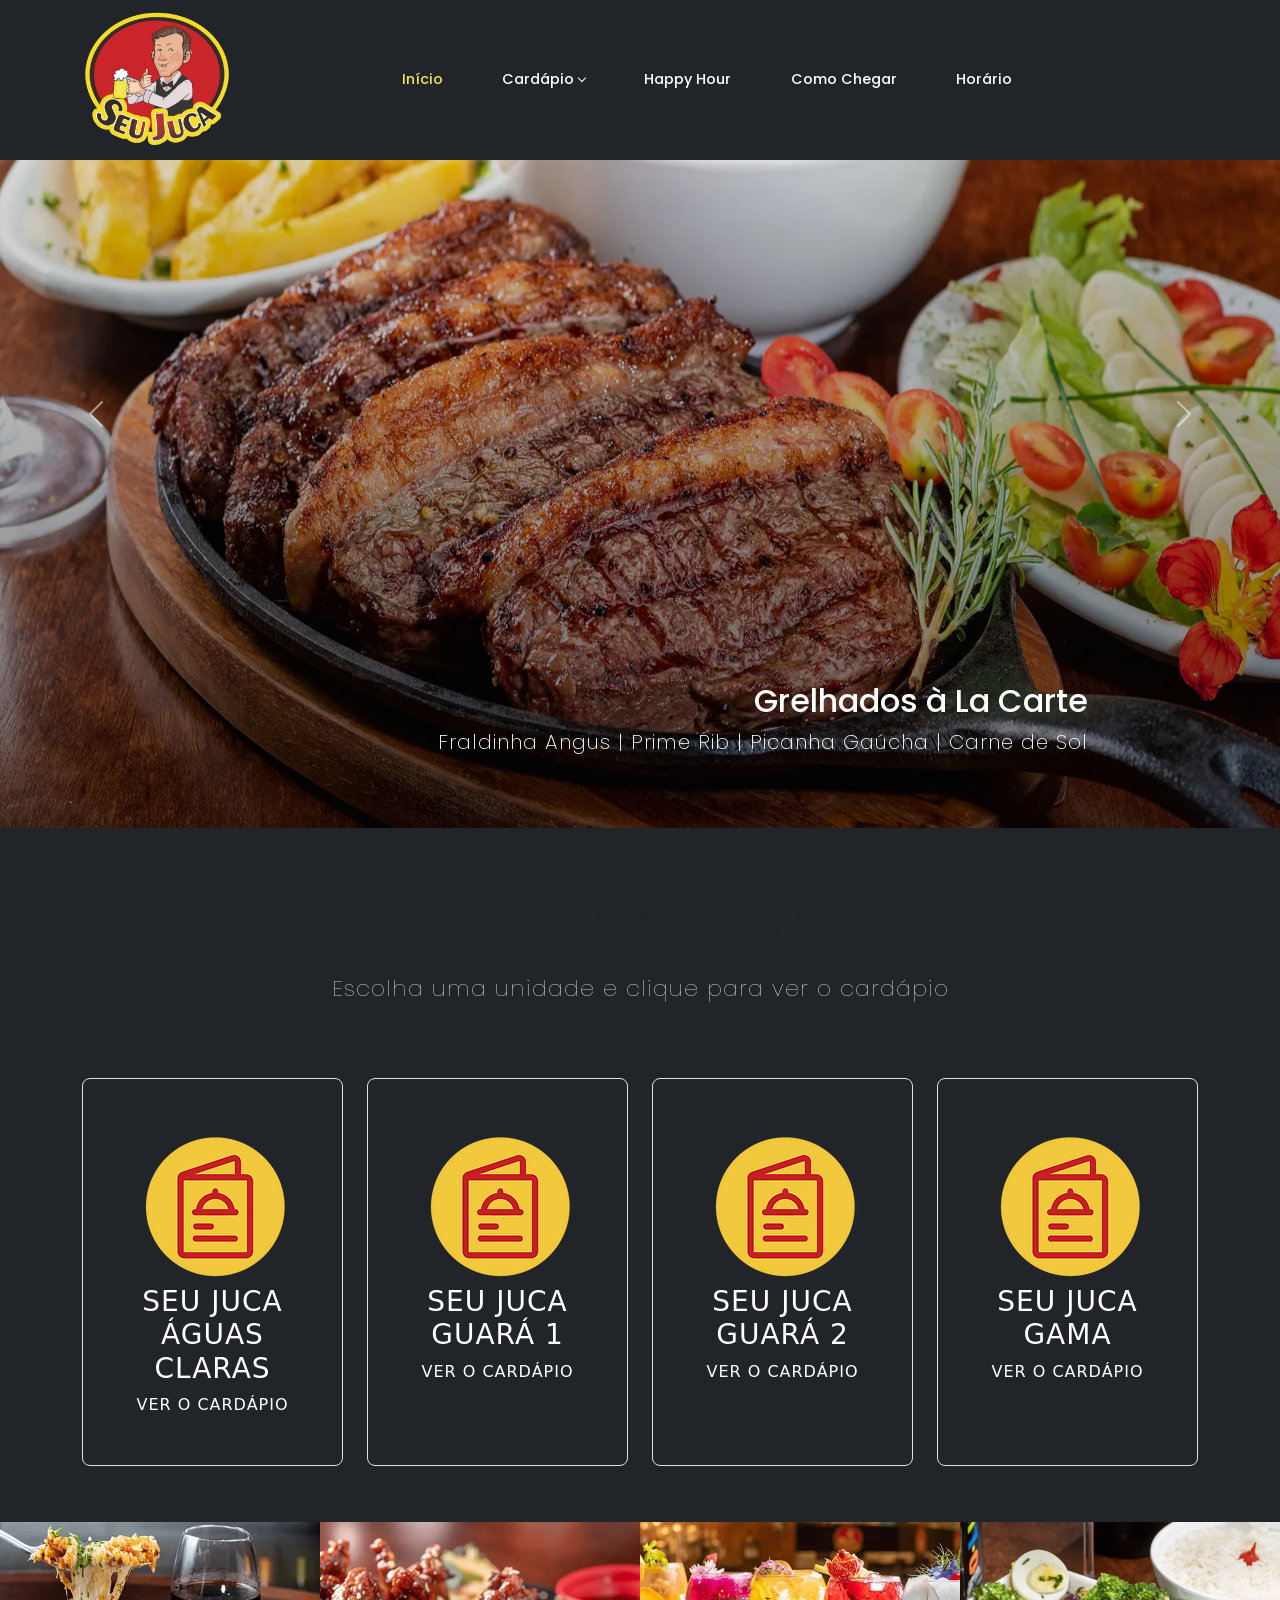
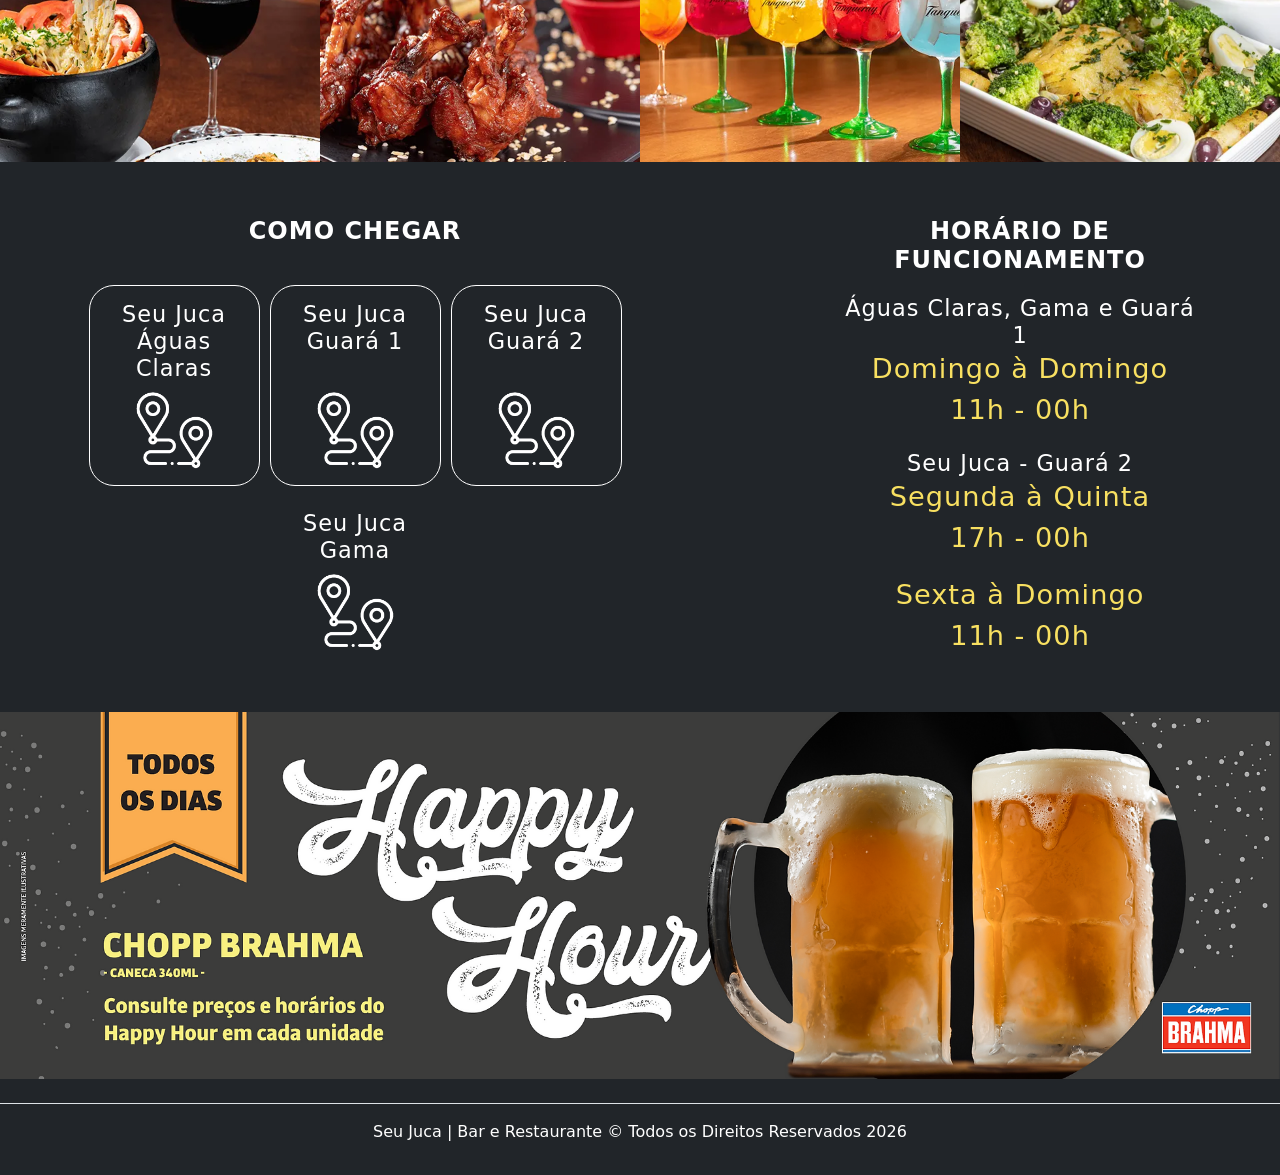
==== commit d3ab4647: "update: inclusao unidade do gama" ====
--- a/index.html
+++ b/index.html
@@ -7,15 +7,15 @@
         <meta name="robots" content="index, follow">
         <link rel="canonical" href="https://www.seujucabsb.com.br/">
 
-        <title>Seu Juca | Bar e Restaurante - Águas Claras e Guará</title>
-        <meta name="description" content="Descubra o prazer gastronômico no Seu Juca, com unidades em Águas Claras, Guará 1 e Guará 2. Desfrute de buffet, pratos executivos e à la carte, com brinquedoteca, chopp e drinks exclusivos.">
+        <title>Seu Juca | Bar e Restaurante - Águas Claras, Gama e Guará</title>
+        <meta name="description" content="Descubra o prazer gastronômico no Seu Juca, com unidades em Águas Claras, Guará 1, Guará 2 e Gama. Desfrute de buffet, pratos executivos e à la carte, com brinquedoteca, chopp e drinks exclusivos.">
         <meta name="keywords" content="Seu Juca, Restaurante Águas Claras, Buffet almoço, Pratos executivos, Pratos À la carte, Feijoada completa, Brinquedoteca familiar, Chopp gelado, Drinks especiais, Quiosque Guará, Seu Juca Guará 2, Petiscos saborosos, Melhor quiosque cidade, bar em águas claras, restaurante no guará">
 
         <!-- OpenGraph -->
         <meta property="og:type" content="restaurant.restaurant">
         <meta property="og:url" content="https://www.seujucabsb.com.br/">
-        <meta property="og:title" content="Seu Juca | Bar e Restaurante - Águas Claras e Guará">
-        <meta property="og:description" content="Descubra o prazer gastronômico no Seu Juca. Buffet, pratos executivos, à la carte, chopp e drinks exclusivos em Águas Claras e Guará.">
+        <meta property="og:title" content="Seu Juca | Bar e Restaurante - Águas Claras, Gama e Guará">
+        <meta property="og:description" content="Descubra o prazer gastronômico no Seu Juca. Buffet, pratos executivos, à la carte, chopp e drinks exclusivos em Águas Claras, Gama e Guará.">
         <meta property="og:image" content="https://www.seujucabsb.com.br/assets/img/og-image-social.jpg">
         <meta property="og:image:width" content="1200">
         <meta property="og:image:height" content="630">
@@ -24,8 +24,8 @@
 
         <!-- Twitter Card -->
         <meta name="twitter:card" content="summary_large_image">
-        <meta name="twitter:title" content="Seu Juca | Bar e Restaurante">
-        <meta name="twitter:description" content="Descubra o prazer gastronômico no Seu Juca. Buffet, pratos executivos, à la carte, chopp e drinks exclusivos.">
+        <meta name="twitter:title" content="Seu Juca | Bar e Restaurante - Águas Claras, Gama e Guará">
+        <meta name="twitter:description" content="Descubra o prazer gastronômico no Seu Juca. Buffet, pratos executivos, à la carte, chopp e drinks exclusivos em Águas Claras, Gama e Guará.">
         <meta name="twitter:image" content="https://www.seujucabsb.com.br/assets/img/og-image-social.jpg">
 
         <!-- Structured Data - Restaurant -->
@@ -40,17 +40,17 @@
             "servesCuisine": ["Brasileira"],
             "areaServed": {
                 "@type": "Place",
-                "name": "Águas Claras, Guará - Brasília"
+                "name": "Águas Claras, Gama e Guará - Brasília"
             },
-            "hasMenu": "https://www.seujucabsb.com.br/_files/ugd/74a360_52fa72b8e66f4732b2a5f6b6b44cf4ee.pdf",
+            "hasMenu": "https://www.seujucabsb.com.br/cardapios/aguasclaras/",
             "acceptsReservations": "True",
             "hasOfferCatalog": {
                 "@type": "OfferCatalog",
                 "name": "Cardápio",
                 "itemListElement": [
-                    {"@type": "Offer", "itemOffered": {"@type": "MenuItem", "name": "Águas Claras"}, "name": "https://www.seujucabsb.com.br/_files/ugd/74a360_52fa72b8e66f4732b2a5f6b6b44cf4ee.pdf"},
-                    {"@type": "Offer", "itemOffered": {"@type": "MenuItem", "name": "Guará 1 - Quiosque"}, "name": "https://www.seujucabsb.com.br/_files/ugd/74a360_667e87410bba43ada073e24044858076.pdf"},
-                    {"@type": "Offer", "itemOffered": {"@type": "MenuItem", "name": "Guará 2"}, "name": "https://www.seujucabsb.com.br/guara2/cardapio-seu-juca-guara2.pdf"}
+                    {"@type": "Offer", "itemOffered": {"@type": "MenuItem", "name": "Águas Claras"}, "name": "https://www.seujucabsb.com.br/cardapios/aguasclaras/"},
+                    {"@type": "Offer", "itemOffered": {"@type": "MenuItem", "name": "Guará 1 - Quiosque"}, "name": "https://www.seujucabsb.com.br/cardapios/guara1/"},
+                    {"@type": "Offer", "itemOffered": {"@type": "MenuItem", "name": "Guará 2"}, "name": "https://www.seujucabsb.com.br/cardapios/guara2/"}
                 ]
             },
             "address": {
@@ -102,7 +102,7 @@
                 <nav class="navbar navbar-expand-lg nav-bg py-4 py-lg-0">
                     <div class="container">
                         <div class="logo-wrapper">
-                            <a href="./index2.html">
+                            <a href="./index.html">
                                 <img src="./assets/img/logo-seujuca.webp" alt="Logo Seu Juca - Bar e Restaurante" class="logo" width="150" height="auto">
                             </a>
                         </div>
@@ -117,9 +117,10 @@
                                 <li class="nav-item dropdown">
                                     <a class="nav-link dropdown-toggle" href="#" role="button" data-bs-toggle="dropdown" aria-expanded="false">Cardápio</a>
                                     <ul class="dropdown-menu rounded-3 py-2">
-                                        <li><a class="dropdown-item my-1" target="_blank" rel="noopener noreferrer" href="https://www.seujucabsb.com.br/_files/ugd/74a360_52fa72b8e66f4732b2a5f6b6b44cf4ee.pdf">Águas Claras</a></li>
-                                        <li><a class="dropdown-item my-1" target="_blank" rel="noopener noreferrer" href="https://www.seujucabsb.com.br/_files/ugd/74a360_667e87410bba43ada073e24044858076.pdf">Guará 1</a></li>
-                                        <li><a class="dropdown-item my-1" target="_blank" rel="noopener noreferrer" href="https://www.seujucabsb.com.br/guara2/cardapio-seu-juca-guara2.pdf">Guará 2</a></li>
+                                        <li><a class="dropdown-item my-1" target="_blank" rel="noopener noreferrer" href="https://www.seujucabsb.com.br/cardapios/aguasclaras/">Águas Claras</a></li>
+                                        <li><a class="dropdown-item my-1" target="_blank" rel="noopener noreferrer" href="https://www.seujucabsb.com.br/cardapios/guara1/">Guará 1</a></li>
+                                        <li><a class="dropdown-item my-1" target="_blank" rel="noopener noreferrer" href="https://www.seujucabsb.com.br/cardapios/guara2/">Guará 2</a></li>
+                                        <li><a class="dropdown-item my-1" target="_blank" rel="noopener noreferrer" href="https://www.seujucabsb.com.br/cardapios/gama/">Gama</a></li>
                                     </ul>
                                 </li>
                                 <li class="nav-item">
@@ -167,9 +168,10 @@
                                 </svg>
                             </a>
                             <ul class="collapse list-unstyled" id="cardapio">
-                                <li><a class="nav-link ps-5 py-3" target="_blank" rel="noopener noreferrer" href="https://www.seujucabsb.com.br/_files/ugd/74a360_52fa72b8e66f4732b2a5f6b6b44cf4ee.pdf">Águas Claras</a></li>
-                                <li><a class="nav-link ps-5 py-3" target="_blank" rel="noopener noreferrer" href="https://www.seujucabsb.com.br/_files/ugd/74a360_667e87410bba43ada073e24044858076.pdf">Guará 1 - Quiosque</a></li>
-                                <li><a class="nav-link ps-5 py-3" target="_blank" rel="noopener noreferrer" href="https://www.seujucabsb.com.br/guara2/cardapio-seu-juca-guara2.pdf">Guará 2</a></li>
+                                <li><a class="nav-link ps-5 py-3" target="_blank" rel="noopener noreferrer" href="https://www.seujucabsb.com.br/cardapios/aguasclaras/">Águas Claras</a></li>
+                                <li><a class="nav-link ps-5 py-3" target="_blank" rel="noopener noreferrer" href="https://www.seujucabsb.com.br/cardapios/guara1/">Guará 1 - Quiosque</a></li>
+                                <li><a class="nav-link ps-5 py-3" target="_blank" rel="noopener noreferrer" href="https://www.seujucabsb.com.br/cardapios/guara2/">Guará 2</a></li> 
+                                <li><a class="nav-link ps-5 py-3" target="_blank" rel="noopener noreferrer" href="https://www.seujucabsb.com.br/cardapios/gama/">Gama</a></li>
                             </ul>
                         </li>
                         <li class="menuItens">
@@ -236,29 +238,38 @@
                         <h1 id="title-cardapio">Cardápio do Seu Juca</h1>
                         <p>Escolha uma unidade e clique para ver o cardápio</p>
                     </div>
-                    <div class="col-md-4 my-2">
+                    <div class="col-md-3 my-2">
                         <div class="cardapio-aguas-claras text-center h-100 p-5 border rounded-3">
-                            <a href="https://www.seujucabsb.com.br/_files/ugd/74a360_52fa72b8e66f4732b2a5f6b6b44cf4ee.pdf" target="_blank" rel="noopener noreferrer">
+                            <a href="https://www.seujucabsb.com.br/cardapios/aguasclaras/" target="_blank" rel="noopener noreferrer">
                                 <img src="./assets/img/cardapio-icone.webp" width="158" height="158" alt="" class="cardapio-icon" loading="lazy">
                                 <h3>Seu Juca Águas Claras</h3>
                                 <span>Ver o cardápio</span>
                             </a>
                         </div>
                     </div>
-                    <div class="col-md-4 my-2">
+                    <div class="col-md-3 my-2">
                         <div class="cardapio-quiosque text-center h-100 p-5 border rounded-3">
-                            <a href="https://www.seujucabsb.com.br/_files/ugd/74a360_667e87410bba43ada073e24044858076.pdf" target="_blank" rel="noopener noreferrer">
+                            <a href="https://www.seujucabsb.com.br/cardapios/guara1/" target="_blank" rel="noopener noreferrer">
                                 <img src="./assets/img/cardapio-icone.webp" width="158" height="158" alt="" class="cardapio-icon" loading="lazy">
                                 <h3>Seu Juca Guará 1</h3>
                                 <span>Ver o cardápio</span>
                             </a>
                         </div>
                     </div>
-                    <div class="col-md-4 my-2">
+                    <div class="col-md-3 my-2">
                         <div class="cardapio-quiosque text-center h-100 p-5 border rounded-3">
-                            <a href="https://www.seujucabsb.com.br/guara2/cardapio-seu-juca-guara2.pdf" target="_blank" rel="noopener noreferrer">
+                            <a href="https://www.seujucabsb.com.br/cardapios/guara2/" target="_blank" rel="noopener noreferrer">
                                 <img src="./assets/img/cardapio-icone.webp" width="158" height="158" alt="" class="cardapio-icon" loading="lazy">
                                 <h3>Seu Juca Guará 2</h3>
+                                <span>Ver o cardápio</span>
+                            </a>
+                        </div>
+                    </div>
+                    <div class="col-md-3 my-2">
+                        <div class="cardapio-quiosque text-center h-100 p-5 border rounded-3">
+                            <a href="https://www.seujucabsb.com.br/cardapios/gama/" target="_blank" rel="noopener noreferrer">
+                                <img src="./assets/img/cardapio-icone.webp" width="158" height="158" alt="" class="cardapio-icon" loading="lazy">
+                                <h3>Seu Juca Gama</h3>
                                 <span>Ver o cardápio</span>
                             </a>
                         </div>
@@ -309,11 +320,17 @@
                                         <img src="./assets/img/icone-mapa.webp" alt="Ícone mapa" width="80" height="auto" loading="lazy">
                                     </div>
                                 </a>
+                                <a href="https://maps.app.goo.gl/Ydqsa6kytHBGq6Wr5" target="_blank" rel="noopener noreferrer" class="col-sm-6 col-md-3">
+                                    <div class="mt-4 gama">
+                                        <h3>Seu Juca<br>Gama</h3>
+                                        <img src="./assets/img/icone-mapa.webp" alt="Ícone mapa" width="80" height="auto" loading="lazy">
+                                    </div>
+                                </a>
                             </div>
                         </div>
                         <div id="horarios" class="col-md-4 text-center">
                             <h2>Horário de Funcionamento</h2>
-                            <h4>Águas Claras e Guará 1</h4>
+                            <h4>Águas Claras, Gama e Guará 1</h4>
                             <p>Domingo à Domingo<br><span>11h - 00h</span></p>
                             <h4>Seu Juca - Guará 2</h4>
                             <p>Segunda à Quinta<br><span>17h - 00h</span></p>
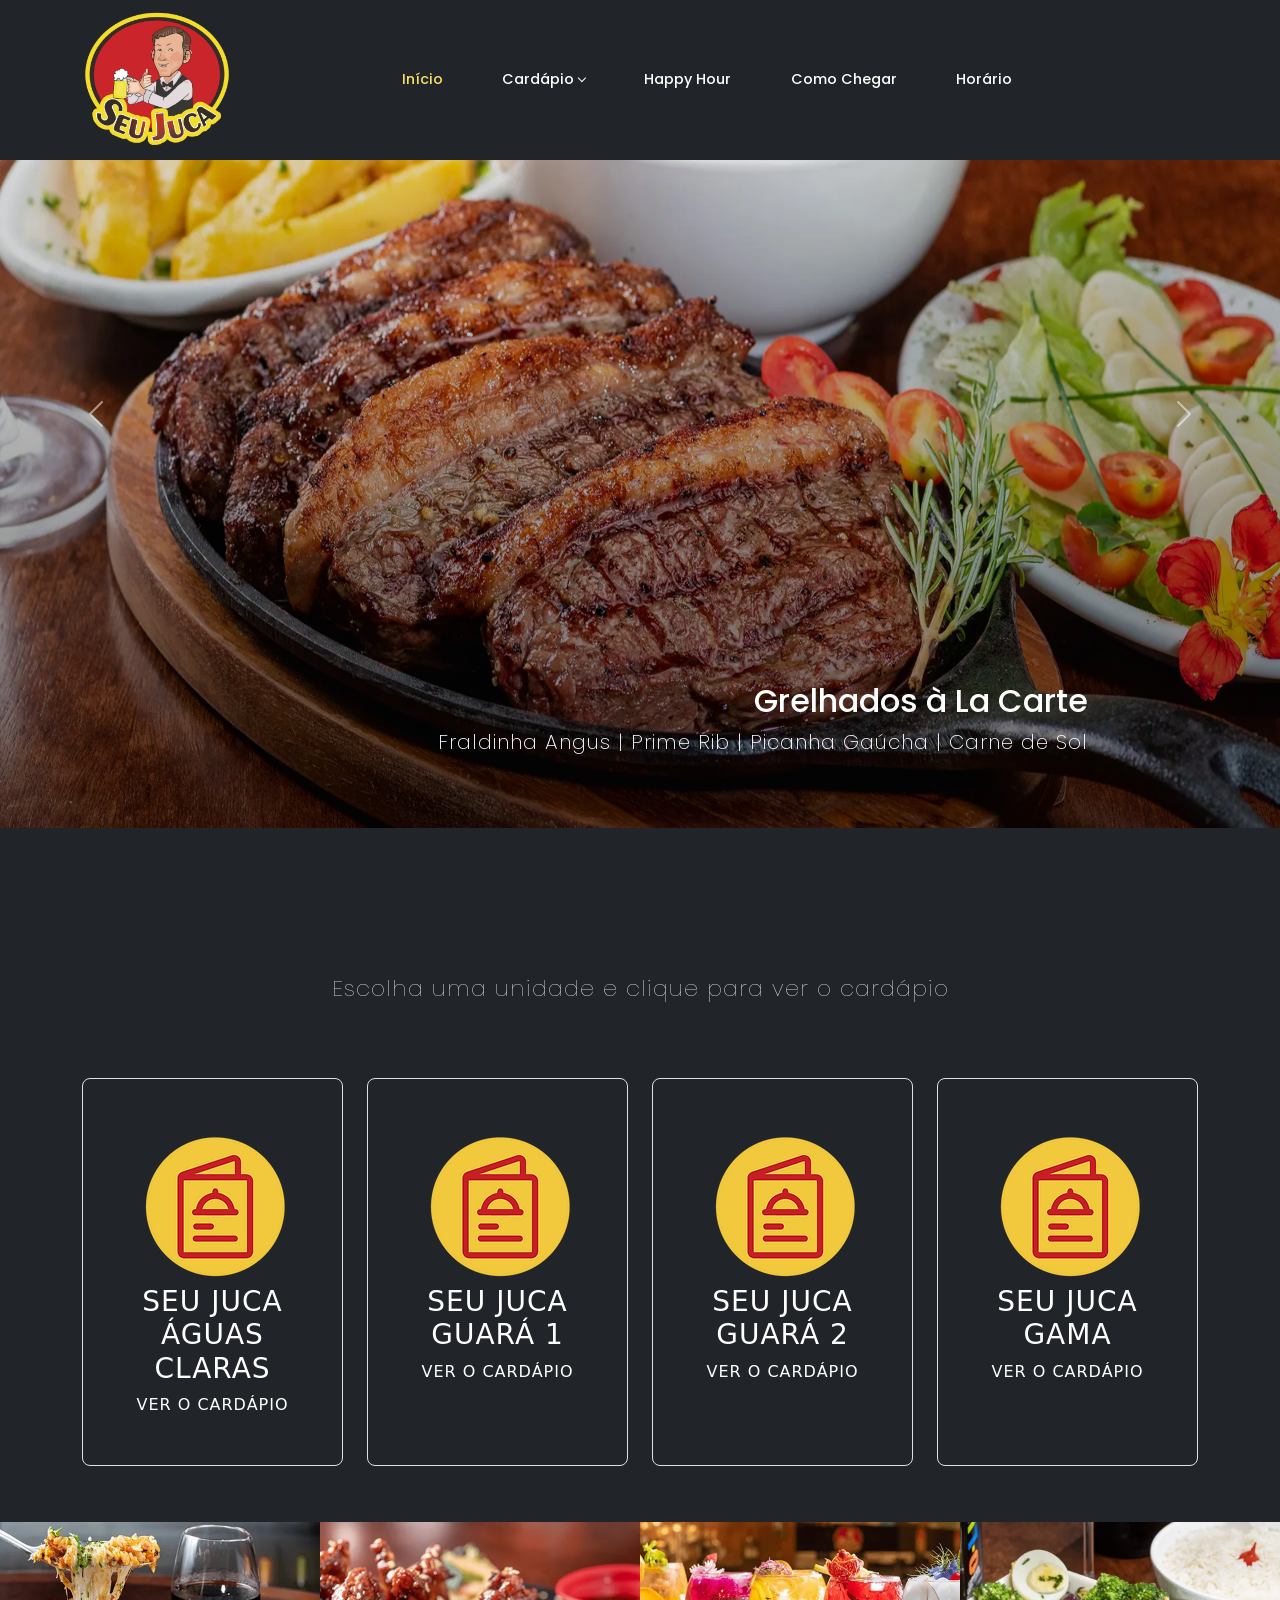
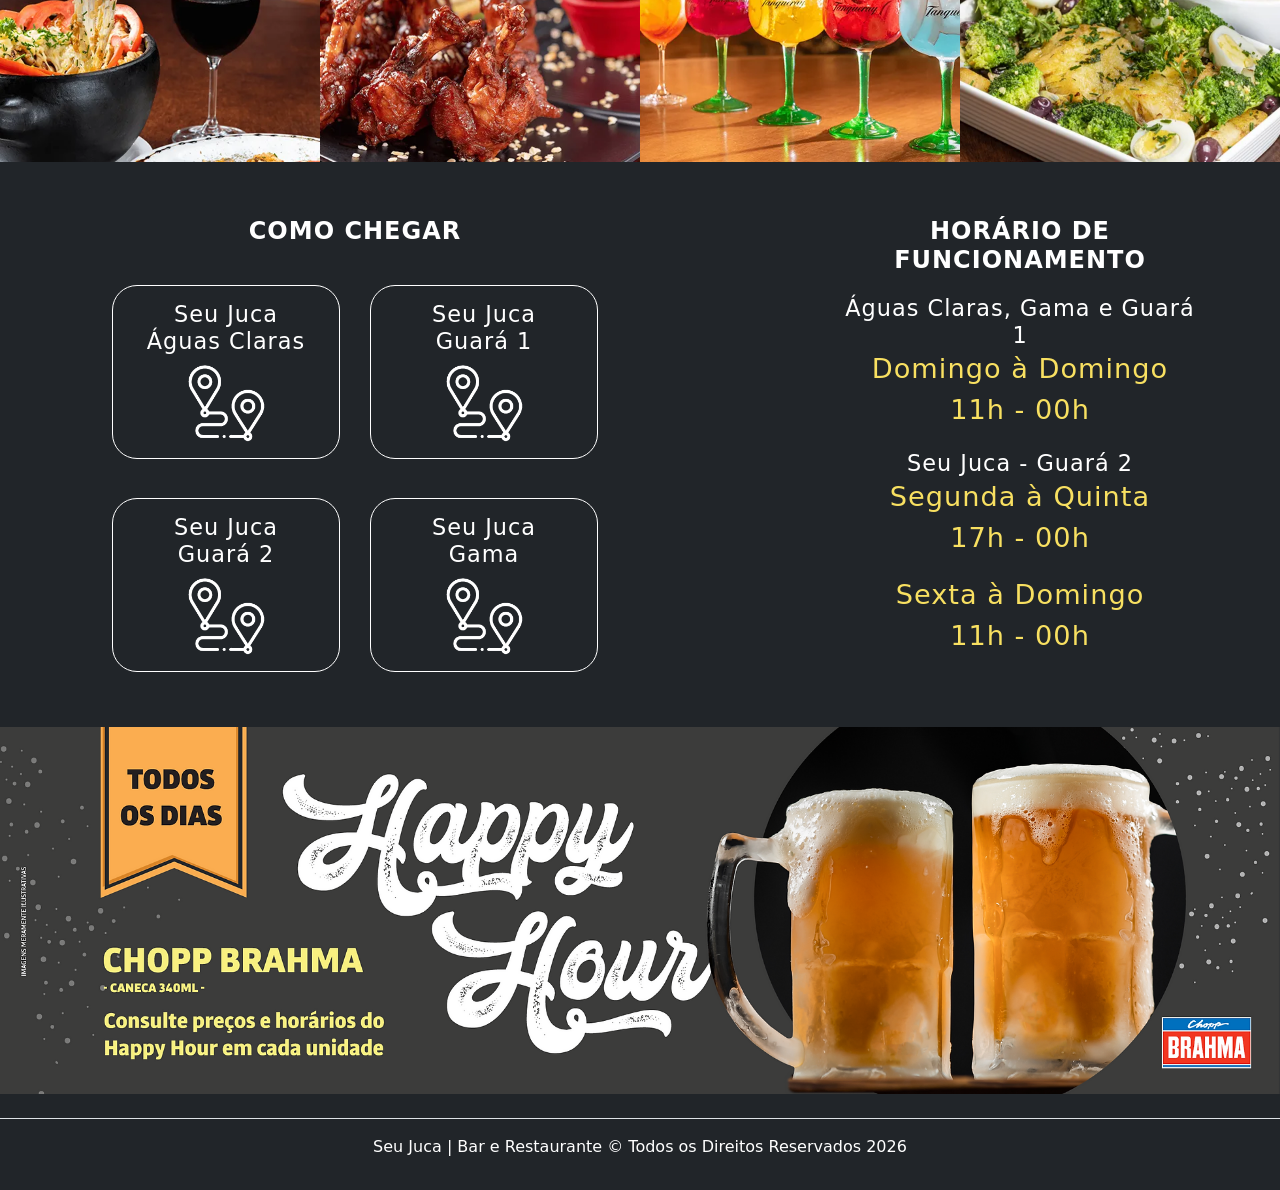
==== commit 9ddf8f80: "fix: grid unidades" ====
--- a/index.html
+++ b/index.html
@@ -302,25 +302,25 @@
                         <div class="col-md-6 text-center">
                             <h2 id="titulo-como-chegar">Como Chegar</h2>
                             <div class="row justify-content-center">
-                                <a href="https://maps.app.goo.gl/xSZJzAoJ1dsTNSiY7" target="_blank" rel="noopener noreferrer" class="col-sm-6 col-md-3">
+                                <a href="https://maps.app.goo.gl/xSZJzAoJ1dsTNSiY7" target="_blank" rel="noopener noreferrer" class="col-sm-6 col-md-2">
                                     <div class="mt-4 aguas-claras">
                                         <h3>Seu Juca<br>Águas Claras</h3>
                                         <img src="./assets/img/icone-mapa.webp" alt="Ícone mapa" width="80" height="auto" loading="lazy">
                                     </div>
                                 </a>
-                                <a href="https://maps.app.goo.gl/rPAjeUW3p9F2b8M4A" target="_blank" rel="noopener noreferrer" class="col-sm-6 col-md-3">
+                                <a href="https://maps.app.goo.gl/rPAjeUW3p9F2b8M4A" target="_blank" rel="noopener noreferrer" class="col-sm-6 col-md-2">
                                     <div class="mt-4 quiosque">
                                         <h3>Seu Juca<br>Guará 1</h3>
                                         <img src="./assets/img/icone-mapa.webp" alt="Ícone mapa" width="80" height="auto" loading="lazy">
                                     </div>
                                 </a>
-                                <a href="https://maps.app.goo.gl/XiZTnrqsTbnzQQN29" target="_blank" rel="noopener noreferrer" class="col-sm-6 col-md-3">
+                                <a href="https://maps.app.goo.gl/XiZTnrqsTbnzQQN29" target="_blank" rel="noopener noreferrer" class="col-sm-6 col-md-2">
                                     <div class="mt-4 guara2">
                                         <h3>Seu Juca<br>Guará 2</h3>
                                         <img src="./assets/img/icone-mapa.webp" alt="Ícone mapa" width="80" height="auto" loading="lazy">
                                     </div>
                                 </a>
-                                <a href="https://maps.app.goo.gl/Ydqsa6kytHBGq6Wr5" target="_blank" rel="noopener noreferrer" class="col-sm-6 col-md-3">
+                                <a href="https://maps.app.goo.gl/Ydqsa6kytHBGq6Wr5" target="_blank" rel="noopener noreferrer" class="col-sm-6 col-md-2">
                                     <div class="mt-4 gama">
                                         <h3>Seu Juca<br>Gama</h3>
                                         <img src="./assets/img/icone-mapa.webp" alt="Ícone mapa" width="80" height="auto" loading="lazy">
--- a/assets/css/styles.css
+++ b/assets/css/styles.css
@@ -464,12 +464,12 @@
         color: var(--bs-white);
     }
 
-    .aguas-claras, .quiosque, .guara2 {
+    .aguas-claras, .quiosque, .guara2, .gama {
         border: solid 1px white;
         border-radius: 25px;
         padding: 15px;
-        margin: 0 5px;
-        width: 30%;
+        margin: 15px;
+        width: 40%;
         display: flex;
         flex-direction: column;
         justify-content: space-between;
@@ -553,7 +553,7 @@
 
   @media screen and (max-width:767px) {
 
-    .aguas-claras, .quiosque, .guara2 {
+    .aguas-claras, .quiosque, .guara2, .gama {
         margin: 0 auto 50px;
     }
 
